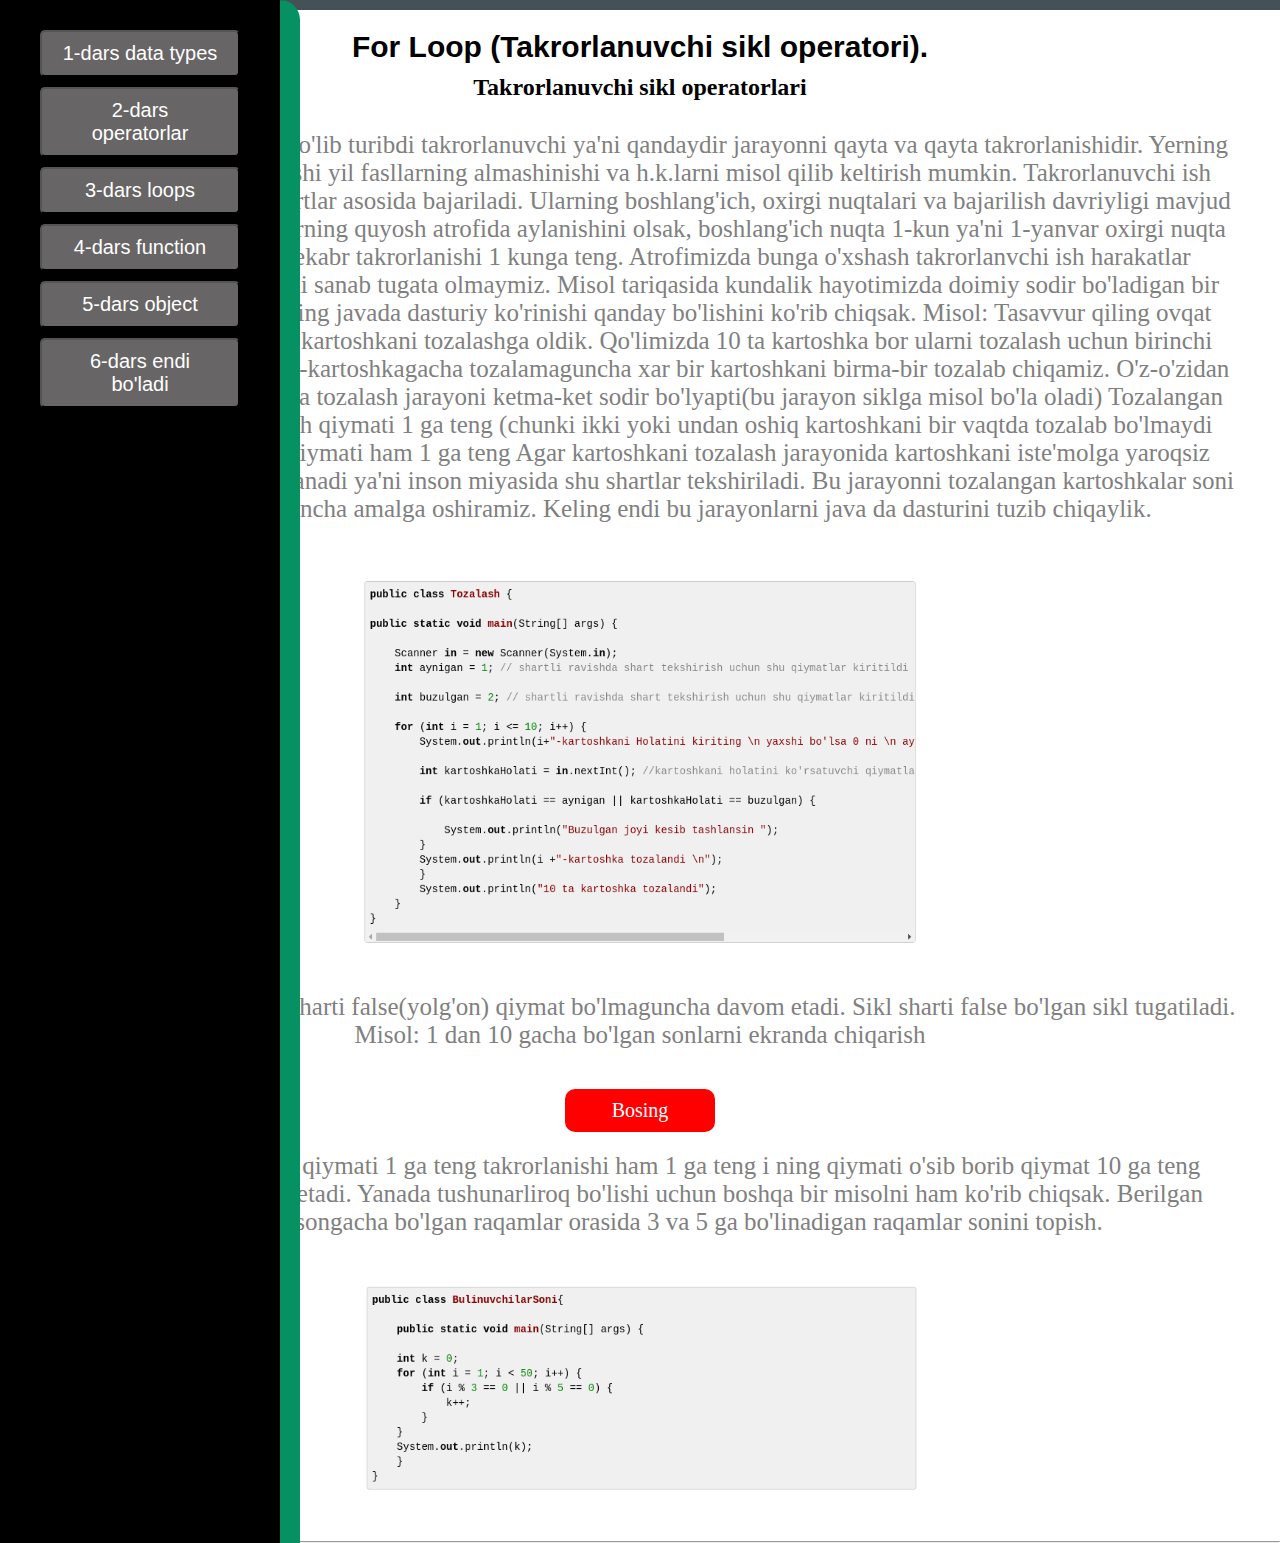
==== index.html @ a62ef448 "strart" ====
<!DOCTYPE html>
<html lang="en">
  <head>
    <meta charset="UTF-8" />
    <meta http-equiv="X-UA-Compatible" content="IE=edge" />
    <meta name="viewport" content="width=device-width, initial-scale=1.0" />
    <link rel="stylesheet" href="./css/style.css" />
    <title>darslar</title>
  </head>
  <body>
    <main>
      <div class="sidebar">
        <button onclick="datatypes()">1-dars data types</button>
        <button onclick="operatorlar()">2-dars operatorlar</button>
        <button onclick="loops()">3-dars loops</button>
        <button onclick="functions()">4-dars function</button>
        <button onclick="objects()">5-dars object</button>
        <button onclick="endi()">6-dars endi bo'ladi</button>
      </div>
      <div id="datatypes">
        <!--task1-->
        <div class="savol">
          <h1>Javascriptda «Data types»</h1>
          <p>
            JavaScriptda har bir qiymat o’zining ma’lum bir tipiga ega bo’ladi.
            JavaScriptda Data types Misol uchun let age = 19; bu holatda age
            ning tipi number, ya’ni raqam turiga mansub. agar biz 19 qiymatini
            «19» ga almashtirsak, age ning tipi nimaga teng bo’ladi ? Ha, string
            ga teng bo’ladi. Keling endi barcha «data type» lar bilan yaqinroq
            tanishamiz.
          </p>
          <img src="./img/datatypes_img.png" alt="img" />
          <p>
            1.Primitive tiplar o’zida faqatgina yagona qiymatni saqlay oladigan
            tiplardir. Bu tiplarga 7 ta tiplar kiradi. Ular haqida endi gap
            ketadi. <br />
            2. Non-Primitive tiplar esa o’zida bir qancha tiplardan tuzilgan
            ko’plab qiymatlarni saqlay oluvchi tiplardir. Bu turga 1 ta tip
            kiradi.
          </p>
          <div class="tips">
            <h2>Primitive data types</h2>
            <ol>
              <li>number</li>
              <li>string</li>
              <li>Boolean</li>
              <li>Null</li>
              <li>Undefined</li>
              <li>Symbol</li>
              <li>BigInt</li>
            </ol>
            <p>
              bu tiplarning barchasi primitive, chunki bu tiplar faqatgina
              yagona qiymatni o’zida saqlay oladi. <br />
              Ikkinchi qiymatni qo’sha olmaymiz. Keling endi misollarga o’tamiz.
              <br />
              <b
                >Ma'lumot uchun pastdagi tugmani bosib ko'ring unda siz script
                yozilishni rasmda ifodasini ko'rasiz</b
              >
            </p>
          </div>

          <input type="checkbox" id="task1" />
          <label for="task1">Bosing</label>
          <div class="content">
            <img src="./img/datatypes_img2.png" alt="img" />
            <button onclick="type1()">click here..</button>
          </div>
        </div>
        <hr />
        <div class="savol">
          <h1>Non-Primitive types»</h1>
          <p>
            Demak, biz endi gaplashadigan mavzuyimiz Non-primitive tiplar. Bunga
            tepada aytganimdek faqatgina birgina tip kiradi. Bu ham bo’lsa
            Object tipi. Nega ? Chunki Object lar o’zida bir qancha qiymatni
            saqlay olish xususiyatiga ega va ular Reference type hisoblanadi. Bu
            haqida alohida maqola yozishim kerak. <br />
            Bunga misol: pastki tugmada
          </p>

          <input type="checkbox" id="task2" />
          <label for="task2">Bosing</label>
          <div class="content">
            <img src="./img/datatypes_img3.png" alt="img" />
            <button onclick="type2()">click here..</button>
          </div>
        </div>
        <hr />
      </div>

      <!--Begin container-->
      <div id="operatorlar">
        <!--begin5-->
        <div class="savol">
          <h1>JavaScript Operatorlar</h1>
          <p>
            JavaScript dasturlash tilida ham boshqa dasturlash tillari singari
            operatorlar mavjud. Bularga quyidagilarni misol keltirishimiz
            mumkin.
          </p>
          <ul>
            <li>Arifmetik operatorlar</li>
            <li>Tayinlash operatorlari</li>
            <li>String Opertorlar</li>
            <li>Solishtirish operatorlari</li>
            <li>Mantiqiy opertorlar</li>
            <li>Bitli operatorlar</li>
          </ul>
          <h2>JavaScript arifmetik operatorlari</h2>
          <p>
            Arifmetik operatorlar raqamlar ustida arifmetikani bajarish uchun
            ishlatiladi: <br />
            "+" - Qo'shish <br />
            "-" - Ayirish <br />
            "*" - Ko'paytirish <br />
            "**" - Eksponentatsiya (ES2016) <br />
            "/" - Bo'lish <br />
            "%" - Modul (boʻlinish qoldigʻi) <br />
            "++" - 1 ga qo'shib borish <br />
            "--" - 1 ga kamaytirib borish
          </p>
          <h2>JavaScript Tayinlash operatorlari</h2>
          <img src="./img/oper_img1.png" alt="img" />
          <h2>JavaScript String operatorlari</h2>
          <img src="./img/oper_img2.png" alt="img" />
          <h2>JavaScript solishtirish operatorlari</h2>
          <p>
            "==" - ga teng <br />
            "=== " - qatiyan tenglikni tekshiradi typegacha<br />
            "!=" - teng emas <br />
            "!==" - qiymat teng emas yoki teng emas <br />
            ">" - dan katta <br />
            "<" - dan kichik <br />
            ">=" - dan katta yoki teng
            <br />
            "<=" - dan kichik yoki teng
          </p>
          <h2>JavaScript mantiqiy operatorlari</h2>
          <p>
            "&&" - mantiqiy "va" <br />

            "||" - mantiqiy "yoki" <br />

            "!" - mantiqiy "emas"﻿
          </p>
          <input type="checkbox" id="oper1" />
          <label class="begin_label" for="oper1">Bosing</label>
          <div class="content">
            <img src="./img/oper_img3.png" alt="img" />
            <button onclick="oper1()">click here..</button>
          </div>
        </div>
        <hr />
      </div>

      <!--loops-->
      <div id="loops">
        <!--for-->
        <div class="savol">
          <h1>For Loop (Takrorlanuvchi sikl operatori).</h1>
          <h2>Takrorlanuvchi sikl operatorlari</h2>
          <p>
            O'z nomi bilan ma'lum bo'lib turibdi takrorlanuvchi ya'ni qandaydir
            jarayonni qayta va qayta takrorlanishidir. Yerning quyosh atrofida
            aylanishi yil fasllarning almashinishi va h.k.larni misol qilib
            keltirish mumkin. Takrorlanuvchi ish harakatlar qandaydir shartlar
            asosida bajariladi. Ularning boshlang'ich, oxirgi nuqtalari va
            bajarilish davriyligi mavjud bo'ladi. Misol uchun, yerning quyosh
            atrofida aylanishini olsak, boshlang'ich nuqta 1-kun ya'ni 1-yanvar
            oxirgi nuqta 365-kun bu esa 31-dekabr takrorlanishi 1 kunga teng.
            Atrofimizda bunga o'xshash takrorlanvchi ish harakatlar shunchalik
            ko'pki, ularni sanab tugata olmaymiz. Misol tariqasida kundalik
            hayotimizda doimiy sodir bo'ladigan bir jarayoni tahlil qilib, uning
            javada dasturiy ko'rinishi qanday bo'lishini ko'rib chiqsak. Misol:
            Tasavvur qiling ovqat tayyorlash uchun 10 ta kartoshkani tozalashga
            oldik. Qo'limizda 10 ta kartoshka bor ularni tozalash uchun birinchi
            kartoshkadan boshlab 10-kartoshkagacha tozalamaguncha xar bir
            kartoshkani birma-bir tozalab chiqamiz. O'z-o'zidan ko'rinib turibdi
            kartoshka tozalash jarayoni ketma-ket sodir bo'lyapti(bu jarayon
            siklga misol bo'la oladi) Tozalangan kartoshkalar o'sib borish
            qiymati 1 ga teng (chunki ikki yoki undan oshiq kartoshkani bir
            vaqtda tozalab bo'lmaydi odatda) Boshlang'ich qiymati ham 1 ga teng
            Agar kartoshkani tozalash jarayonida kartoshkani iste'molga yaroqsiz
            joylari bo'lsa, kesib tashlanadi ya'ni inson miyasida shu shartlar
            tekshiriladi. Bu jarayonni tozalangan kartoshkalar soni 10 ga teng
            bo'lguncha amalga oshiramiz. Keling endi bu jarayonlarni java da
            dasturini tuzib chiqaylik.
          </p>
          <img src="./img/loop_img1.png" alt="img" />
          <p>
            Sikl boshlangandan sikl sharti false(yolg'on) qiymat bo'lmaguncha
            davom etadi. Sikl sharti false bo'lgan sikl tugatiladi. Misol: 1 dan
            10 gacha bo'lgan sonlarni ekranda chiqarish
          </p>
          <input type="checkbox" id="for1" />
          <label class="if_label" for="for1">Bosing</label>
          <div class="content">
            <img src="./img/loop_img2.png" alt="img" />
            <button onclick="for1()">click here..</button>
          </div>
          <p>
            Siklning boshlang'ich qiymati 1 ga teng takrorlanishi ham 1 ga teng
            i ning qiymati o'sib borib qiymat 10 ga teng bo'lmaguncha davom
            etadi. Yanada tushunarliroq bo'lishi uchun boshqa bir misolni ham
            ko'rib chiqsak. Berilgan sondan shu songacha bo'lgan raqamlar
            orasida 3 va 5 ga bo'linadigan raqamlar sonini topish.
          </p>
          <img src="./img/loop_img3.png" alt="img" />
        </div>
        <hr />
      </div>
      <div id="functions">
        <!--case5-->
        <div class="savol">
          <h1>
            case5 . a va b son kiritilsin va unda bajariluvchi amal tanlansin va
            natija chiqarilsin.
          </h1>
          <input type="checkbox" id="case5" />
          <label class="case_label" for="case5">Case_5</label>
          <div class="content">
            <img src="./img/case5.png" alt="img" />
            <button onclick="case5()">click here..</button>
          </div>
        </div>
        <!--case6-->
        <div class="savol">
          <h1>
            case6 . Ifodalar berilgan 1 Detsimetr 2 kilometr 3 metr ... ifoda
            tanlab qiymat kiritilganda metrga o'giruvchi programma tuzilsin.
          </h1>
          <input type="checkbox" id="case6" />
          <label class="case_label" for="case6">Case_6</label>
          <div class="content">
            <img src="./img/case6.png" alt="img" />
            <button onclick="case6()">click here..</button>
          </div>
        </div>
        <!--case7-->
        <div class="savol">
          <h1>
            case7 . 1 Kilogram 2 Milligram 3 gramm 4 Tonna 5 senter berilgan
            qiymatni kilogrammda ifodalovchi programma tuzilsin.
          </h1>
          <input type="checkbox" id="case7" />
          <label class="case_label" for="case7">Case_7</label>
          <div class="content">
            <img src="./img/case7.png" alt="img" />
            <button onclick="case7()">click here..</button>
          </div>
        </div>
        <!--if davomi -->
      </div>
      <div id="objects">
        <!--if10-->
        <div class="savol">
          <h1>
            If10. A va B butun sonlar berilgan Agar o'zgaruvchilar o'zaro teng
            bo'lmasa A va B o'zgaruvchilar yig'indini o'zlashtirsin.Agar teng
            bo'lsa 0 ni o'zlashtirsin . A va B ni qiymati ekranga chiqarilsin.
          </h1>
          <input type="checkbox" id="if10" />
          <label class="if_davomi_label" for="if10">If10</label>
          <div class="content">
            <img src="./img/if10.png" alt="img" />
            <button onclick="if10()">click here..</button>
          </div>
        </div>

        <!--if11-->
        <div class="savol">
          <h1>
            If11. A va B butun sonlar berilgan Agar o'zgaruvchilar o'zaro teng
            bo'lmasa A va B kattasini o'zlashtirsin.Agar teng bo'lsa 0 ni
            o'zlashtirsin . A va B ni qiymati ekranga chiqarilsin.
          </h1>
          <input type="checkbox" id="if11" />
          <label class="if_davomi_label" for="if11">If11</label>
          <div class="content">
            <img src="./img/if11.png" alt="img" />
            <button onclick="if11()">click here..</button>
          </div>
        </div>
        <!--if12-->
        <div class="savol">
          <h1>
            If12. Uchta son berilgan kichigini aniqlovchi dastur tuzilsin.
          </h1>
          <input type="checkbox" id="if12" />
          <label class="if_davomi_label" for="if12">If12</label>
          <div class="content">
            <img src="./img/if12.png" alt="img" />
            <button onclick="if12()">click here..</button>
          </div>
        </div>
        <!--if13-->
        <div class="savol">
          <h1>If13. Uchta son berilgan ular orasidan o'rtachasini aniqlash.</h1>
          <input type="checkbox" id="if13" />
          <label class="if_davomi_label" for="if13">If13</label>
          <div class="content">
            <img src="./img/if13.png" alt="img" />
            <button onclick="if13()">click here..</button>
          </div>
        </div>
        <!--if14-->
        <div class="savol">
          <h1>
            If14. Uchta son berilgan ular orasidan avval eng kichigi va eng
            kattasini chiqaruvchi dastur tuzilsin.
          </h1>
          <input type="checkbox" id="if14" />
          <label class="if_davomi_label" for="if14">If14</label>
          <div class="content">
            <img src="./img/if14.png" alt="img" />
            <button onclick="if14()">click here..</button>
          </div>
        </div>
        <!--if15-->
        <div class="savol">
          <h1>
            If15. Uchta son berilgan ular orasidan yig'indisi eng katta
            bo'ladigan ikkitasini ekranga chiqaruvchi dastur tuzilsin.
          </h1>
          <input type="checkbox" id="if15" />
          <label class="if_davomi_label" for="if15">If15</label>
          <div class="content">
            <img src="./img/if15.png" alt="img" />
            <button onclick="if15()">click here..</button>
          </div>
        </div>
        <!--if16-->
        <div class="savol">
          <h1>
            If16. A,B,C sonlar berilgan.Agar sonlar o'sish tartibida bo'lsa
            ikkilantirilsin.Aks holda ishorasi o'zgartirilsin. sonlar ekranga
            chiqarilsin.
          </h1>
          <input type="checkbox" id="if16" />
          <label class="if_davomi_label" for="if16">If16</label>
          <div class="content">
            <img src="./img/if16.png" alt="img" />
            <button onclick="if16()">click here..</button>
          </div>
        </div>
        <!--if17-->
        <div class="savol">
          <h1>
            If17. A,B,C sonlar berilgan.Agar sonlar o'sish yoki kamayish
            tartibida bo'lsa ikkilantirilsin.Aks holda ishorasi o'zgartirilsin.
            sonlar ekranga chiqarilsin.
          </h1>
          <input type="checkbox" id="if17" />
          <label class="if_davomi_label" for="if17">If17</label>
          <div class="content">
            <img src="./img/if17.png" alt="img" />
            <button onclick="if17()">click here..</button>
          </div>
        </div>
        <!--if18-->
        <div class="savol">
          <h1>
            If18. uchta son berilgan shulardan ikkitasi o'zaro teng. Qolgan
            bittasi raqami aniqlansin.
          </h1>
          <input type="checkbox" id="if18" />
          <label class="if_davomi_label" for="if18">If18</label>
          <div class="content">
            <img src="./img/if18.png" alt="img" />
            <button onclick="if18()">click here..</button>
          </div>
        </div>
      </div>
      <div id="endi">
        <!--for1-->
        <div class="savol">
          <h1>
            1. 1 dan n gacha barcha natural sonlarni ekranga chiqaruvchi dastur
            tuzing.
          </h1>
          <input type="checkbox" id="for1" />
          <label class="for_label" for="for1">for1</label>
          <div class="content">
            <img src="./img/for1.png" alt="img" />
            <img src="./img/while1.png" alt="img" />
            <img src="./img/whiledo1.png" alt="img" />
            <button onclick="for1()">for..</button>
            <button onclick="while1()">while..</button>
            <button onclick="whiledo1()">do while..</button>
          </div>
        </div>
        <!--for2-->
        <div class="savol">
          <h1>
            2. 1 dan n gacha barcha natural sonlarni teskari tartibda ekranga
            chiqaruvchi dastur tuzing.
          </h1>
          <input type="checkbox" id="for2" />
          <label class="for_label" for="for2">for2</label>
          <div class="content">
            <img src="./img/for2.png" alt="img" />
            <img src="./img/while2.png" alt="img" />
            <img src="./img/whiledo2.png" alt="img" />
            <button onclick="for2()">for..</button>
            <button onclick="while2()">while..</button>
            <button onclick="whiledo2()">do while..</button>
          </div>
        </div>
        <!--for3-->
        <div class="savol">
          <h1>
            3. 1 dan n gacha bo'lgan barcha juft raqamlarni ekranga chiqaruvchi
            dastur tuzing.
          </h1>
          <input type="checkbox" id="for3" />
          <label class="for_label" for="for3">for3</label>
          <div class="content">
            <img src="./img/for3.png" alt="img" />
            <img src="./img/while3.png" alt="img" />
            <img src="./img/whiledo3.png" alt="img" />
            <button onclick="for3()">for..</button>
            <button onclick="while3()">while..</button>
            <button onclick="whiledo3()">do while..</button>
          </div>
        </div>
        <!--for4-->
        <div class="savol">
          <h1>
            4. 1 dan n gacha bo'lgan barcha toq raqamlarni ekranga chiqaruvchi
            dastur tuzing.
          </h1>
          <input type="checkbox" id="for4" />
          <label class="for_label" for="for4">for4</label>
          <div class="content">
            <img src="./img/for4.png" alt="img" />
            <img src="./img/while4.png" alt="img" />
            <img src="./img/whiledo4.png" alt="img" />
            <button onclick="for4()">for..</button>
            <button onclick="while4()">while..</button>
            <button onclick="whiledo4()">do while..</button>
          </div>
        </div>
        <!--for5-->
        <div class="savol">
          <h1>
            5. 1 dan n gacha bo'lgan sonlarning qarama qarshisini ekranga
            chiqaruvchi dastur tuzing.
          </h1>
          <input type="checkbox" id="for5" />
          <label class="for_label" for="for5">for5</label>
          <div class="content">
            <img src="./img/for5.png" alt="img" />
            <img src="./img/while5.png" alt="img" />
            <img src="./img/whiledo5.png" alt="img" />
            <button onclick="for5()">for..</button>
            <button onclick="while5()">while..</button>
            <button onclick="whiledo5()">do while..</button>
          </div>
        </div>
        <!--for6-->
        <div class="savol">
          <h1>
            6. 1 dan n gacha bo'lgan barcha natural sonlar yig'indisini topuvchi
            dastur tuzing.
          </h1>
          <input type="checkbox" id="for6" />
          <label class="for_label" for="for6">for6</label>
          <div class="content">
            <img src="./img/for6.png" alt="img" />
            <img src="./img/while6.png" alt="img" />
            <img src="./img/whiledo6.png" alt="img" />
            <button onclick="for6()">for..</button>
            <button onclick="while6()">while..</button>
            <button onclick="whiledo6()">do while..</button>
          </div>
        </div>
        <!--for7-->
        <div class="savol">
          <h1>
            7. 1 dan n gacha bo'lgan barcha juft sonlar yig'indisini topuvchi
            dastur tuzing.
          </h1>
          <input type="checkbox" id="for7" />
          <label class="for_label" for="for7">for7</label>
          <div class="content">
            <img src="./img/for7.png" alt="img" />
            <img src="./img/while7.png" alt="img" />
            <img src="./img/whiledo7.png" alt="img" />
            <button onclick="for7()">for..</button>
            <button onclick="while7()">while..</button>
            <button onclick="whiledo7()">do while..</button>
          </div>
        </div>
        <!--for8-->
        <div class="savol">
          <h1>
            8. 1 dan n gacha bo'lgan barcha toq sonlar yig'indisini topuvchi
            dastur tuzing.
          </h1>
          <input type="checkbox" id="for8" />
          <label class="for_label" for="for8">for8</label>
          <div class="content">
            <img src="./img/for8.png" alt="img" />
            <img src="./img/while8.png" alt="img" />
            <img src="./img/whiledo8.png" alt="img" />
            <button onclick="for8()">for..</button>
            <button onclick="while8()">while..</button>
            <button onclick="whiledo8()">do while..</button>
          </div>
        </div>
        <!--for9-->
        <div class="savol">
          <h1>
            9. 1 dan n gacha bo'lgan sonlarning ko'paytmasini ekranga
            chiqaruvchi dastur tuzing.
          </h1>
          <input type="checkbox" id="for9" />
          <label class="for_label" for="for9">for9</label>
          <div class="content">
            <img src="./img/for9.png" alt="img" />
            <img src="./img/while9.png" alt="img" />
            <img src="./img/whiledo9.png" alt="img" />
            <button onclick="for9()">for..</button>
            <button onclick="while9()">while..</button>
            <button onclick="whiledo9()">do while..</button>
          </div>
        </div>
        <!--for10-->
        <div class="savol">
          <h1>
            10. 1 dan n gacha bo'lgan barcha natural sonlar kvadratini topuvchi
            dastur tuzing.
          </h1>
          <input type="checkbox" id="for10" />
          <label class="for_label" for="for10">for10</label>
          <div class="content">
            <img src="./img/for10.png" alt="img" />
            <img src="./img/while10.png" alt="img" />
            <img src="./img/whiledo10.png" alt="img" />
            <button onclick="for10()">for..</button>
            <button onclick="while10()">while..</button>
            <button onclick="whiledo10()">do while..</button>
          </div>
        </div>
      </div>
    </main>
    <script src="./JS/script.js"></script>
  </body>
</html>
---- css/style.css ----
* {
  margin: 0;
  padding: 0;
  box-sizing: border-box;
}
body {
  margin: 0;
  padding: 0;
  box-sizing: border-box;
}

main {
  display: flex;
  flex-direction: column;
  position: relative;
  width: 100%;
  height: auto;
}
.sidebar {
  align-items: center;
  padding-top: 20px;
  position: absolute;
  display: flex;
  flex-direction: column;
  background: rgb(0, 0, 0);
  left: -280px;
  width: 300px;
  height: 200vh;
  position: fixed;
  border-right: 20px solid rgb(6, 145, 99);
}
.sidebar:hover {
  left: 0;
  transition: all 1.5s ease;
  cursor: pointer;
  border-top-right-radius: 20px;
}
.sidebar button {
  background: rgb(103, 101, 101);
  color: white;
  font-size: 20px;
  width: 200px;
  border-radius: 5px;
  padding: 10px 20px;
  margin-top: 10px;
  cursor: pointer;
}
.sidebar button:hover {
  background: rgb(6, 145, 99);
}
.savol {
  display: flex;
  flex-direction: column;
  flex-wrap: wrap;
  width: 100%;
  align-items: center;
  padding: 20px 20px;
}
.savol h1 {
  text-align: center;
  font-size: 30px;
  font-family: "Gill Sans", "Gill Sans MT", Calibri, "Trebuchet MS", sans-serif;
}
.savol p {
  text-align: center;
  font-size: 25px;
  padding: 20px;
  color: grey;
}
.savol img {
  width: 50%;
  padding: 30px;
  margin: auto;
}
.savol ul li {
  font-size: 20px;
  color: grey;
}
.savol h2 {
  text-align: center;
  padding: 10px;
}
.tips h2 {
  text-align: center;
}
.tips ol {
  padding: 50px;
}
.tips ol li {
  font-size: 20px;
  color: gray;
}
input {
  display: none;
}
label {
  padding: 10px 20px;
  font-size: 20px;
  background: rgb(0, 128, 117);
  width: 150px;
  text-align: center;
  color: white;
  border-radius: 10px;
  margin-top: 20px;
}
label:hover {
  background: rgb(10, 130, 154);
}
.content {
  display: flex;
  flex-direction: column;
  align-items: center;
  display: none;
  max-width: 100%;
}
.content img {
  max-width: 100%;
}
.content button {
  background: rgb(39, 139, 121);
  color: white;
  padding: 10px 30px;
  border: none;
  border-radius: 10px;
  margin-top: 20px;
}
.content button:hover {
  background: rgb(75, 145, 169);
}
input:checked ~ label ~ .content {
  display: flex;
}
#datatypes {
  display: none;
}

#operatorlar {
  border-top: 10px solid rgb(68, 81, 86);
  display: none;
}
#loops {
  border-top: 10px solid rgb(68, 81, 86);
  display: block;
}
#functions {
  border-top: 10px solid rgb(68, 81, 86);
  display: none;
}
#objects {
  border-top: 10px solid rgb(68, 81, 86);
  display: none;
}
#endi {
  border-top: 10px solid rgb(68, 81, 86);
  display: none;
}
.if_label {
  background: red;
}
.begin_label {
  background: rgb(34, 125, 31);
}
.case_label {
  background: rgb(198, 127, 35);
}
.if_davomi_label {
  background: rgb(169, 40, 94);
}
.for_label {
  background: rgb(13, 150, 93);
}

@media screen and (max-width: 475px) {
  label {
    background: rgb(48, 176, 9);
    width: 90%;
  }
  .savol img {
    width: 100%;
  }
  .savol p {
    font-size: 18px;
  }
  .savol h1 {
    font-size: 24px;
  }
}
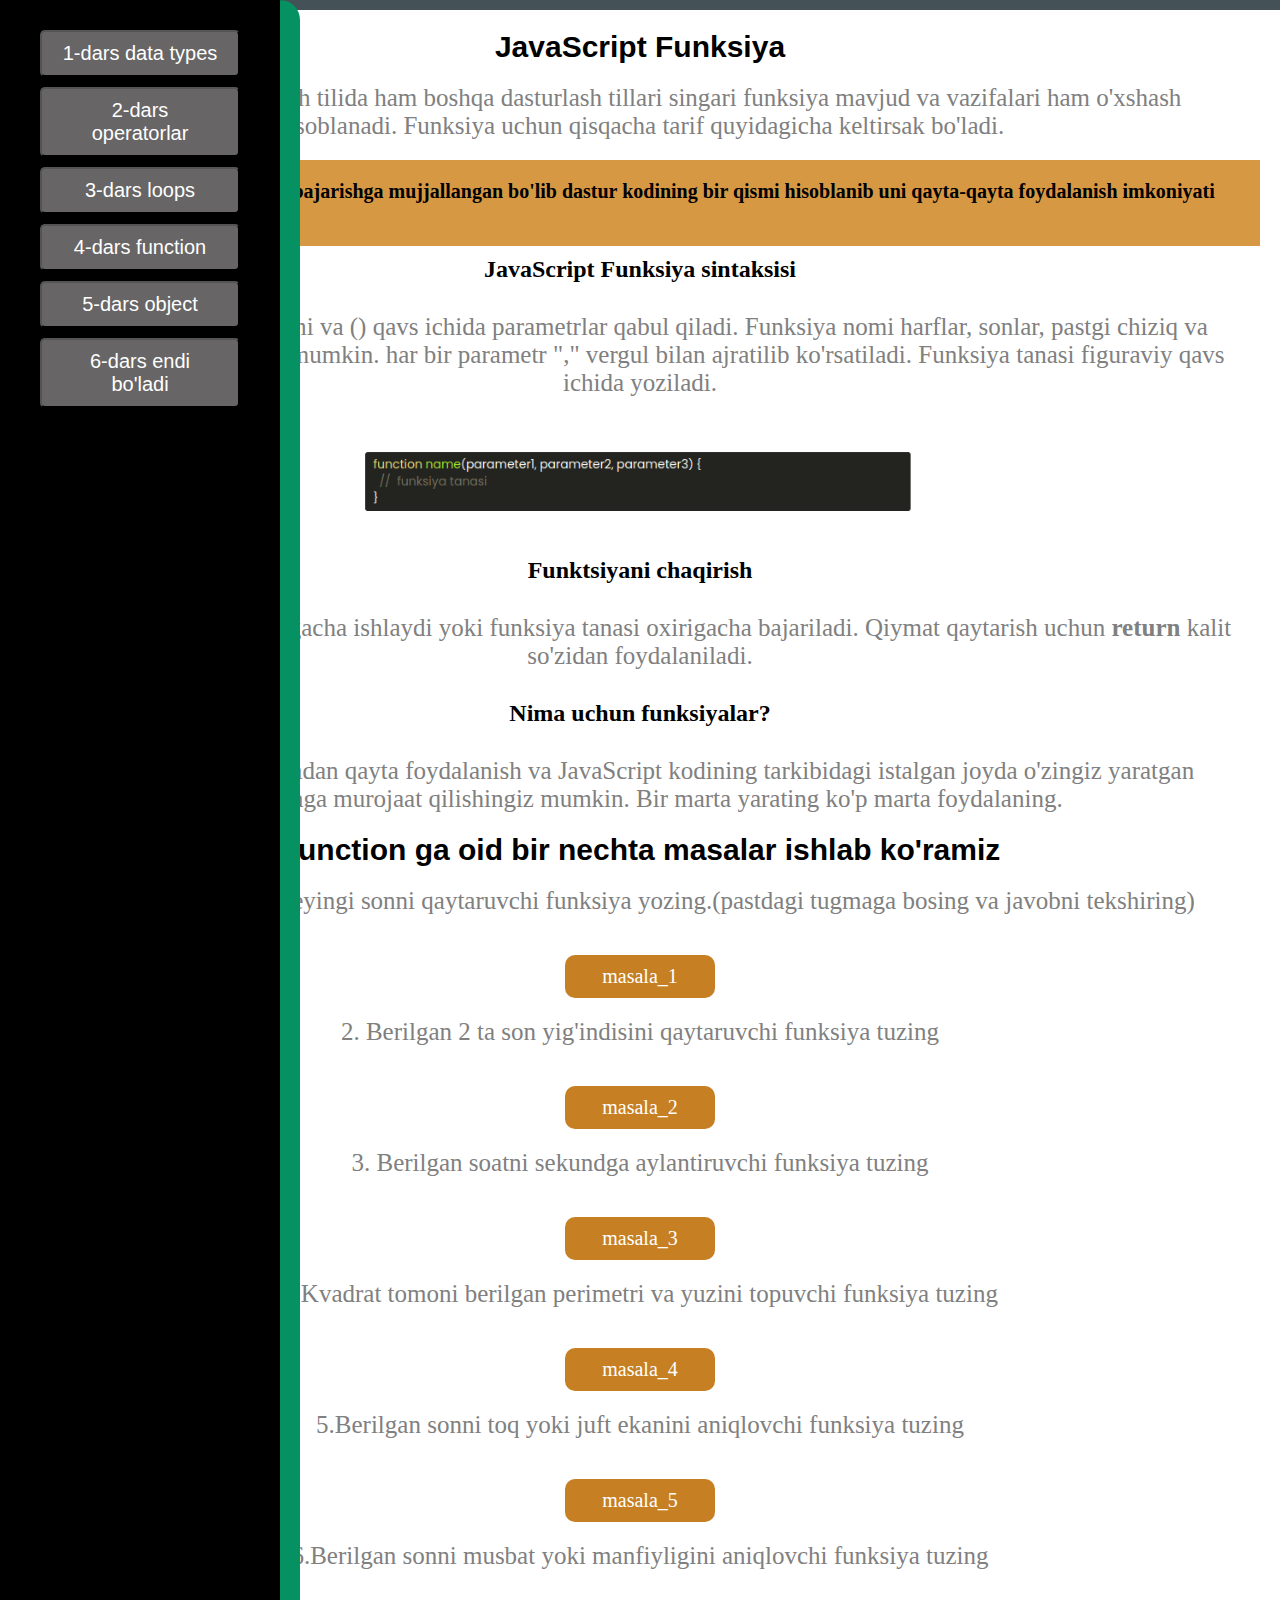
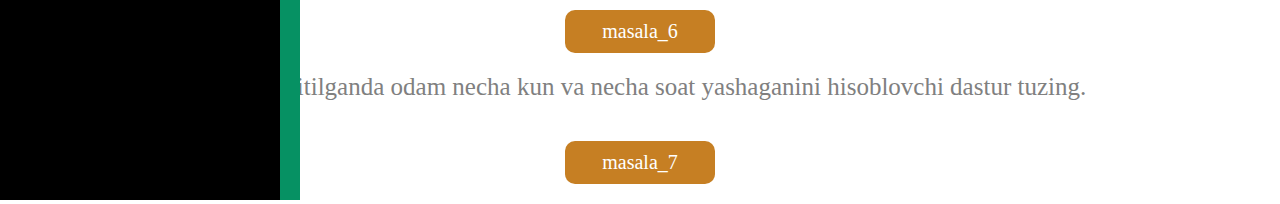
==== commit 843ec6d1: "change javascript" ====
--- a/index.html
+++ b/index.html
@@ -212,45 +212,111 @@
         <hr />
       </div>
       <div id="functions">
-        <!--case5-->
-        <div class="savol">
-          <h1>
-            case5 . a va b son kiritilsin va unda bajariluvchi amal tanlansin va
-            natija chiqarilsin.
-          </h1>
-          <input type="checkbox" id="case5" />
-          <label class="case_label" for="case5">Case_5</label>
-          <div class="content">
-            <img src="./img/case5.png" alt="img" />
-            <button onclick="case5()">click here..</button>
-          </div>
-        </div>
-        <!--case6-->
-        <div class="savol">
-          <h1>
-            case6 . Ifodalar berilgan 1 Detsimetr 2 kilometr 3 metr ... ifoda
-            tanlab qiymat kiritilganda metrga o'giruvchi programma tuzilsin.
-          </h1>
-          <input type="checkbox" id="case6" />
-          <label class="case_label" for="case6">Case_6</label>
-          <div class="content">
-            <img src="./img/case6.png" alt="img" />
-            <button onclick="case6()">click here..</button>
-          </div>
-        </div>
-        <!--case7-->
-        <div class="savol">
-          <h1>
-            case7 . 1 Kilogram 2 Milligram 3 gramm 4 Tonna 5 senter berilgan
-            qiymatni kilogrammda ifodalovchi programma tuzilsin.
-          </h1>
-          <input type="checkbox" id="case7" />
-          <label class="case_label" for="case7">Case_7</label>
-          <div class="content">
-            <img src="./img/case7.png" alt="img" />
-            <button onclick="case7()">click here..</button>
-          </div>
-        </div>
+        <!--functions-->
+        <div class="savol">
+          <h1>JavaScript Funksiya</h1>
+          <p>
+            JavaScript dasturlash tilida ham boshqa dasturlash tillari singari
+            funksiya mavjud va vazifalari ham o'xshash hisoblanadi. Funksiya
+            uchun qisqacha tarif quyidagicha keltirsak bo'ladi.
+          </p>
+          <span
+            >Funksiya - ma'lum bir vazifa bajarishga mujjallangan bo'lib dastur
+            kodining bir qismi hisoblanib uni qayta-qayta foydalanish imkoniyati
+            bo'lib kod bo'lagidir.</span
+          >
+          <h2>JavaScript Funksiya sintaksisi</h2>
+          <p>
+            Funksiya funksiya nomi va () qavs ichida parametrlar qabul qiladi.
+            Funksiya nomi harflar, sonlar, pastgi chiziq va dollor belgilari
+            bo'lishi mumkin. har bir parametr "," vergul bilan ajratilib
+            ko'rsatiladi. Funksiya tanasi figuraviy qavs ichida yoziladi.
+          </p>
+          <img src="./img/func_img1.png" alt="img" />
+          <h2>Funktsiyani chaqirish</h2>
+          <p>
+            Funksiya <b>return</b> belgisigacha ishlaydi yoki funksiya tanasi
+            oxirigacha bajariladi. Qiymat qaytarish uchun <b>return</b> kalit
+            so'zidan foydalaniladi.
+          </p>
+          <h2>Nima uchun funksiyalar?</h2>
+          <p>
+            Siz yaratgan funksiyadan qayta foydalanish va JavaScript kodining
+            tarkibidagi istalgan joyda o'zingiz yaratgan funksiyaga murojaat
+            qilishingiz mumkin. Bir marta yarating ko'p marta foydalaning.
+          </p>
+          <h1>Function ga oid bir nechta masalar ishlab ko'ramiz</h1>
+          <p>
+            1. Berilgan sondan keyingi sonni qaytaruvchi funksiya
+            yozing.(pastdagi tugmaga bosing va javobni tekshiring)
+          </p>
+
+          <input type="checkbox" id="func1" />
+          <label class="case_label" for="func1">masala_1</label>
+          <div class="content">
+            <img src="./img/funk_img2.png" alt="img" />
+            <button onclick="func1()">click here..</button>
+          </div>
+          <p>2. Berilgan 2 ta son yig'indisini qaytaruvchi funksiya tuzing</p>
+
+          <input type="checkbox" id="func2" />
+          <label class="case_label" for="func2">masala_2</label>
+          <div class="content">
+            <img src="./img/funk_img3.png" alt="img" />
+            <button onclick="func2()">click here..</button>
+          </div>
+          <p>3. Berilgan soatni sekundga aylantiruvchi funksiya tuzing</p>
+
+          <input type="checkbox" id="func3" />
+          <label class="case_label" for="func3">masala_3</label>
+          <div class="content">
+            <img src="./img/funk_img4.png" alt="img" />
+            <button onclick="func3()">click here..</button>
+          </div>
+          <p>
+            4.Kvadrat tomoni berilgan perimetri va yuzini topuvchi funksiya
+            tuzing
+          </p>
+
+          <input type="checkbox" id="func4" />
+          <label class="case_label" for="func4">masala_4</label>
+          <div class="content">
+            <img src="./img/funk_img5.png" alt="img" />
+            <button onclick="func4()">click here..</button>
+          </div>
+          <p>
+            5.Berilgan sonni toq yoki juft ekanini aniqlovchi funksiya tuzing
+          </p>
+
+          <input type="checkbox" id="func5" />
+          <label class="case_label" for="func5">masala_5</label>
+          <div class="content">
+            <img src="./img/funk_img6.png" alt="img" />
+            <button onclick="func5()">click here..</button>
+          </div>
+          <p>
+            6.Berilgan sonni musbat yoki manfiyligini aniqlovchi funksiya tuzing
+          </p>
+
+          <input type="checkbox" id="func6" />
+          <label class="case_label" for="func6">masala_6</label>
+          <div class="content">
+            <img src="./img/funk_img7.png" alt="img" />
+            <button onclick="func6()">click here..</button>
+          </div>
+          <p>
+            7.Yosh kiritilganda odam necha kun va necha soat yashaganini
+            hisoblovchi dastur tuzing.
+          </p>
+
+          <input type="checkbox" id="func7" />
+          <label class="case_label" for="func7">masala_7</label>
+          <div class="content">
+            <img src="./img/funk_img8.png" alt="img" />
+            <button onclick="func7()">click here..</button>
+          </div>
+        </div>
+
         <!--if davomi -->
       </div>
       <div id="objects">
--- a/css/style.css
+++ b/css/style.css
@@ -80,6 +80,17 @@
   text-align: center;
   padding: 10px;
 }
+.savol span {
+  font-size: 20px;
+  color: black;
+  font-weight: 900;
+  padding: 20px;
+  background: rgb(215, 152, 68);
+}
+.savol ol li {
+  font-size: 20px;
+  text-align: left;
+}
 .tips h2 {
   text-align: center;
 }
@@ -114,7 +125,7 @@
   max-width: 100%;
 }
 .content img {
-  max-width: 100%;
+  width: 100%;
 }
 .content button {
   background: rgb(39, 139, 121);
@@ -140,11 +151,11 @@
 }
 #loops {
   border-top: 10px solid rgb(68, 81, 86);
-  display: block;
+  display: none;
 }
 #functions {
   border-top: 10px solid rgb(68, 81, 86);
-  display: none;
+  display: block;
 }
 #objects {
   border-top: 10px solid rgb(68, 81, 86);
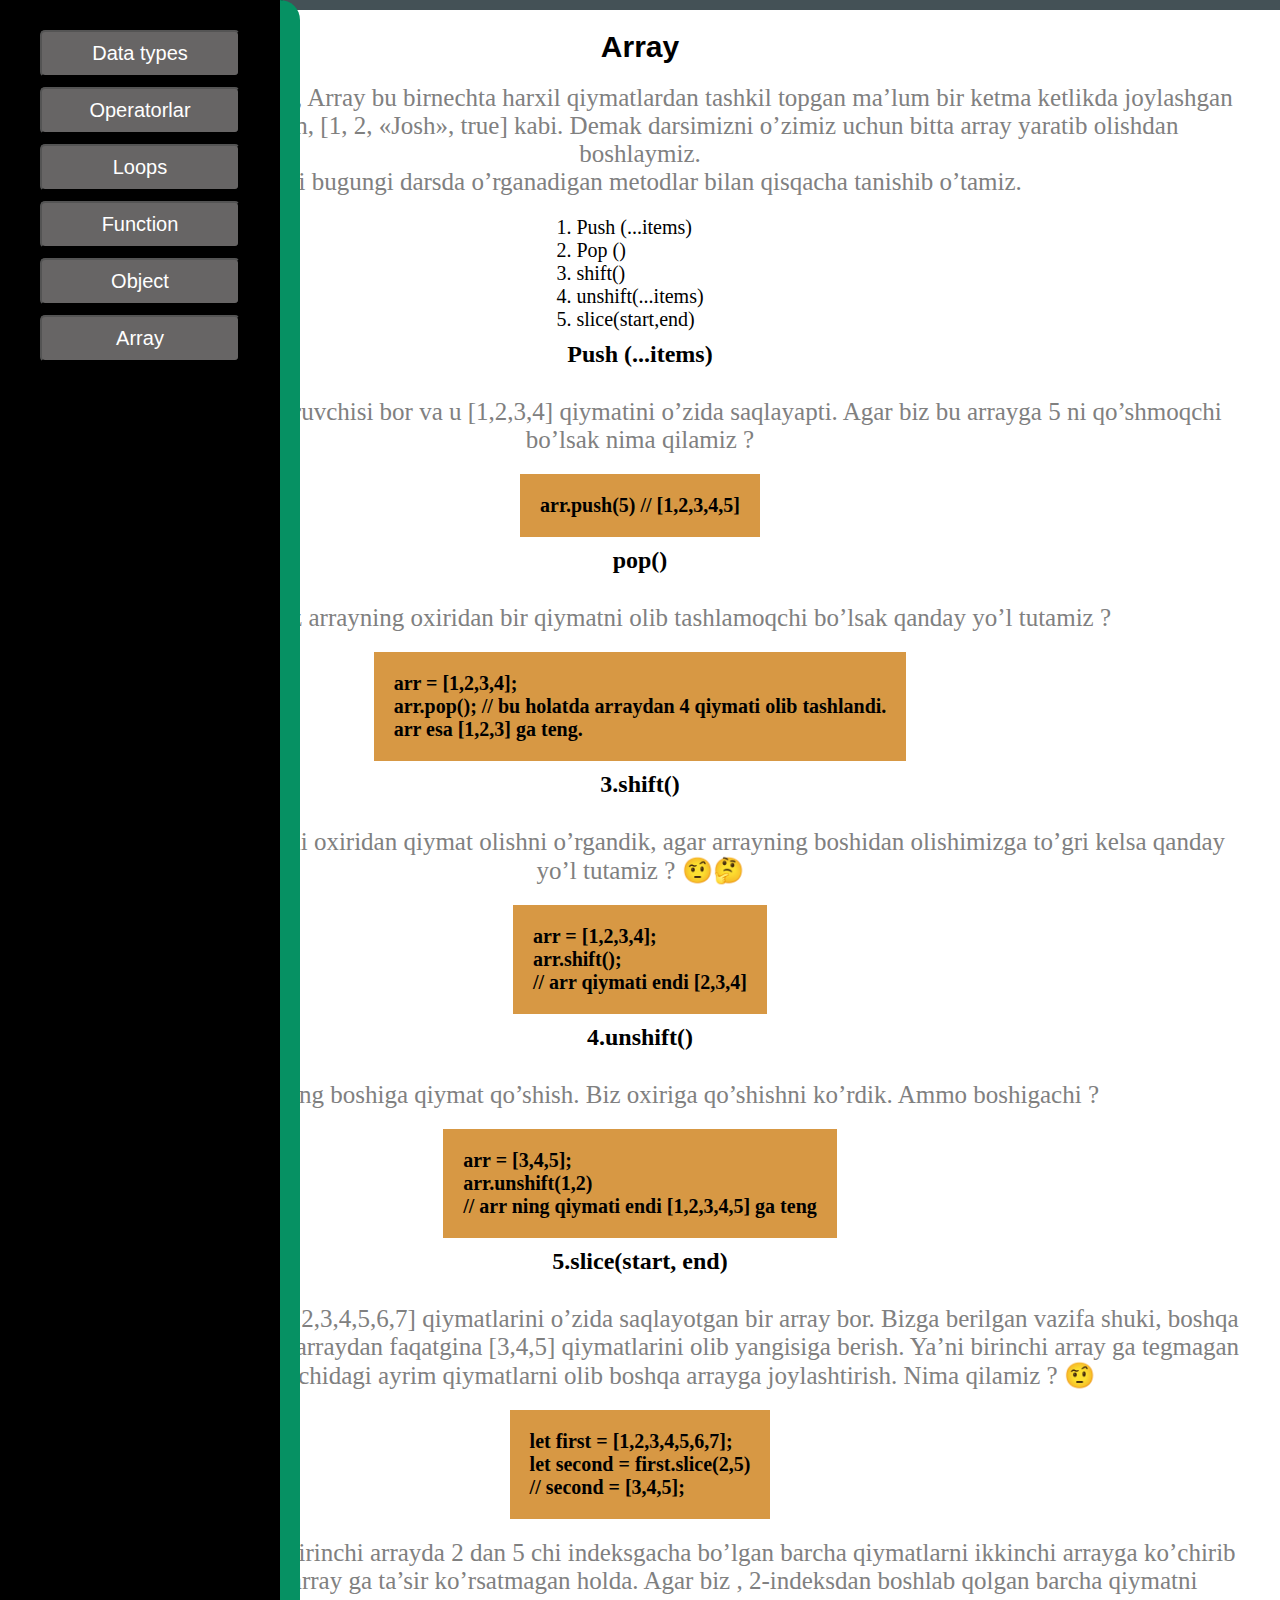
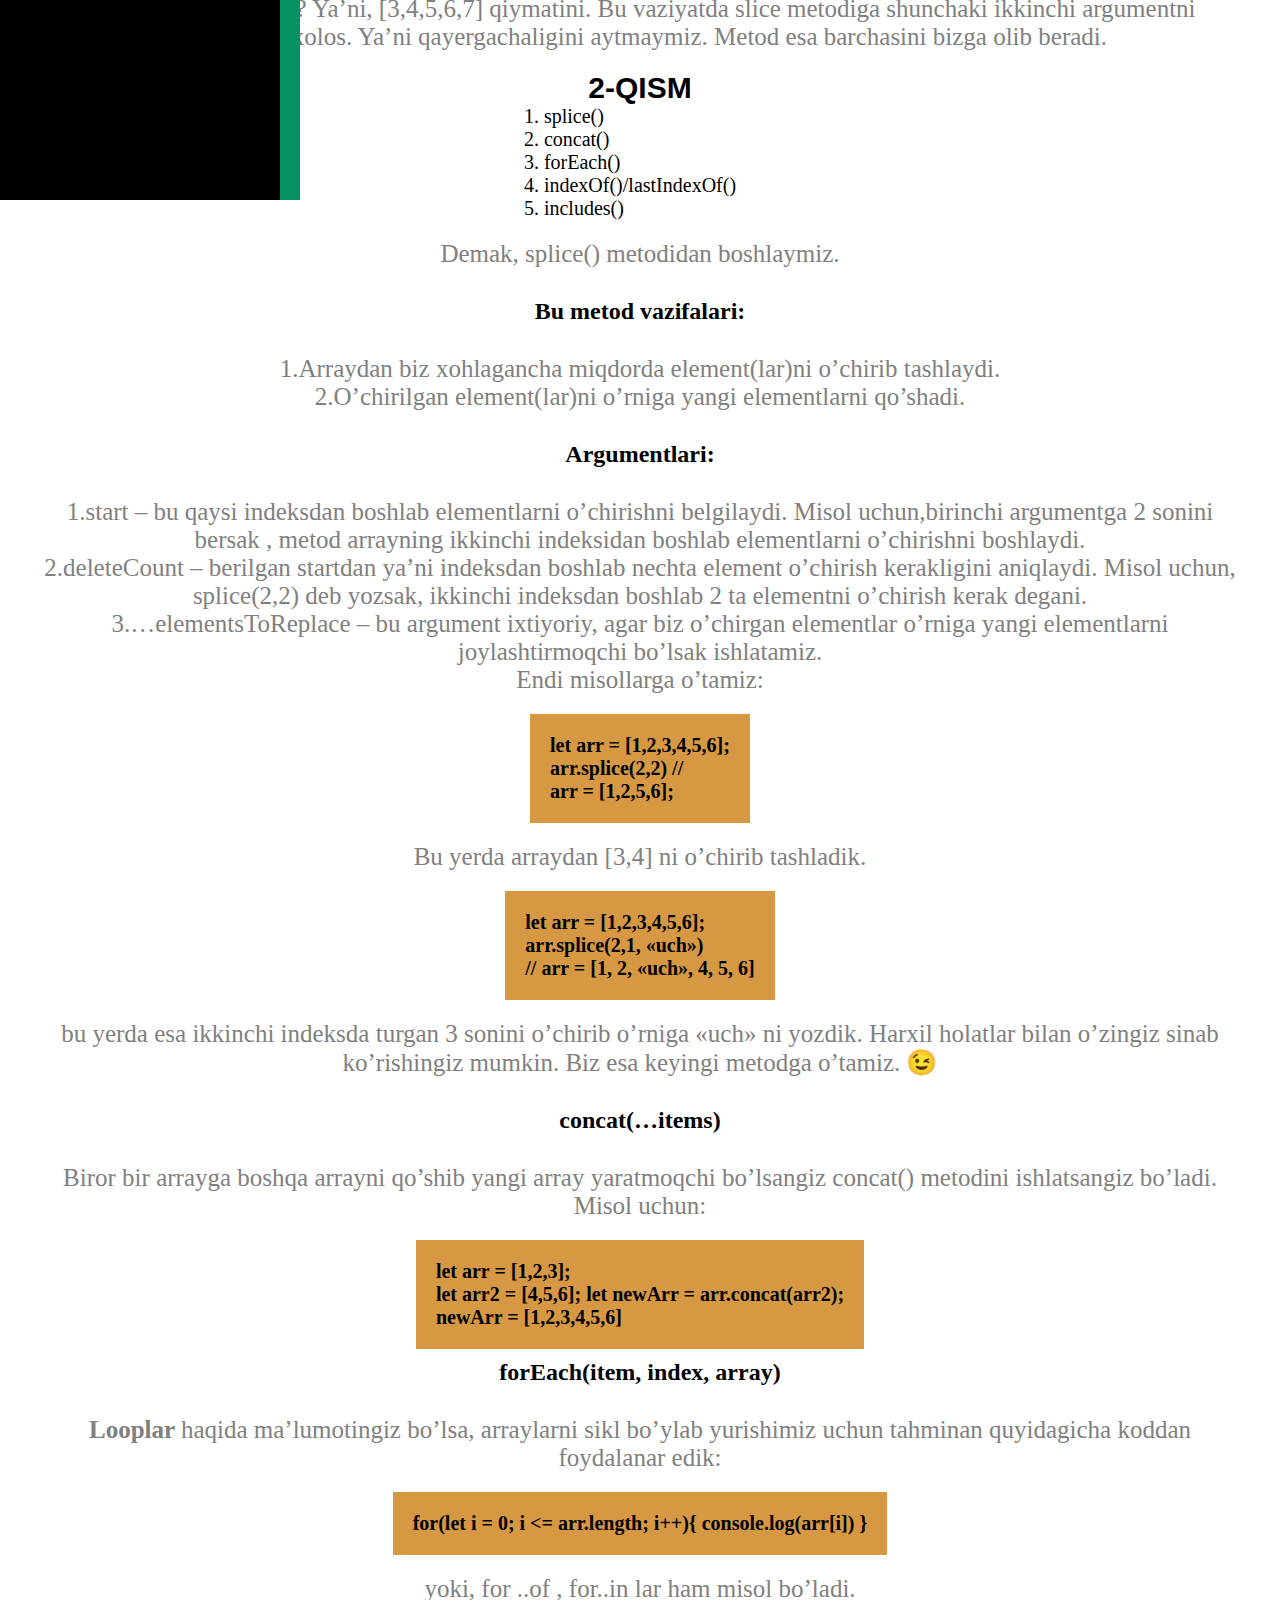
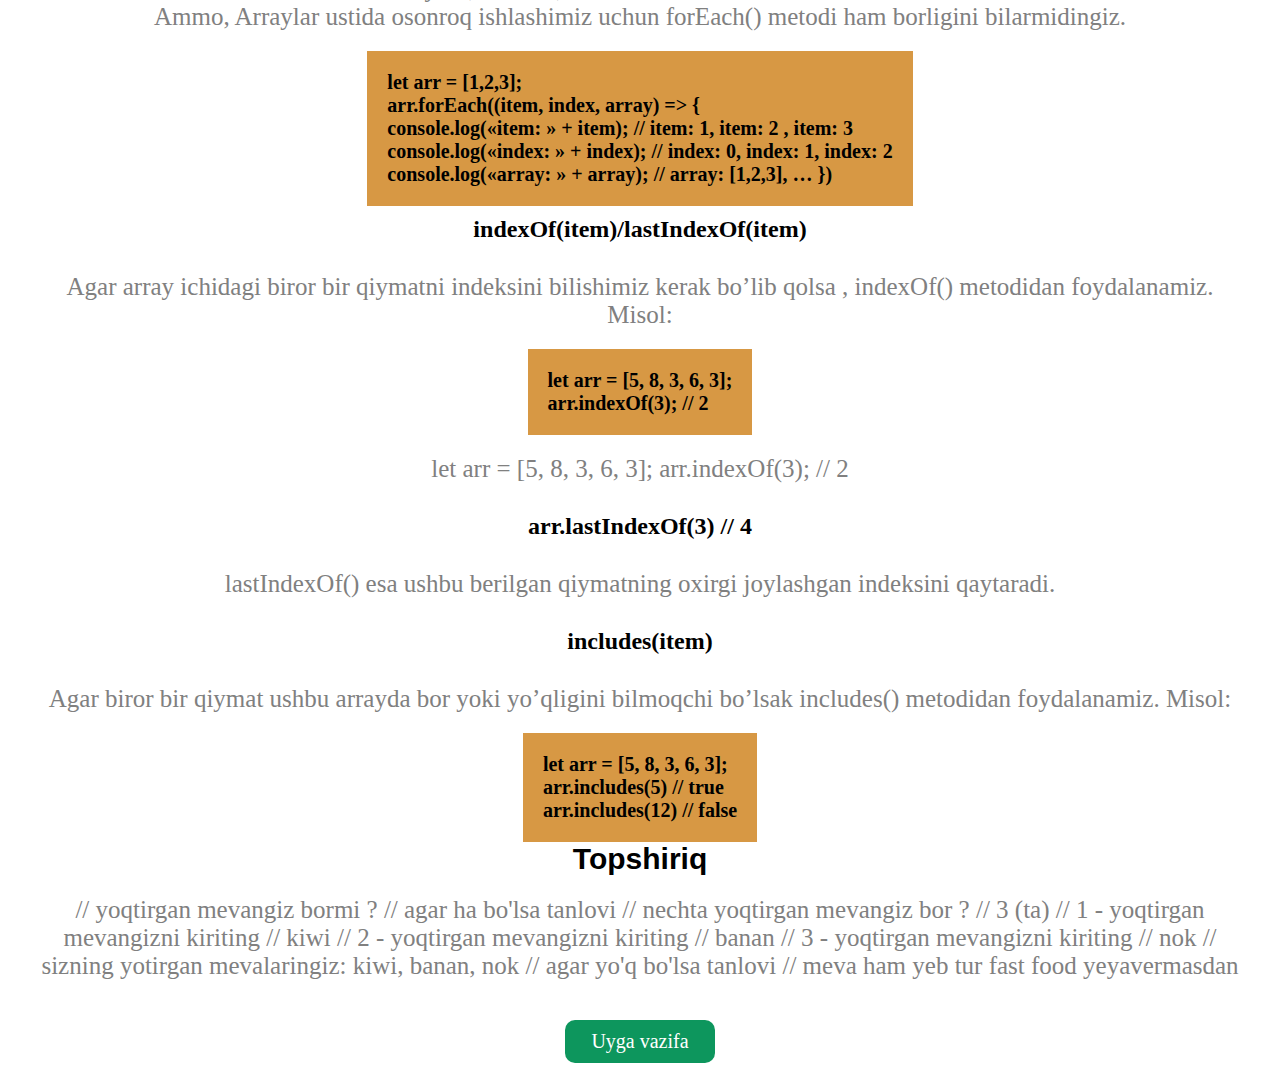
==== commit 80fcef53: "change array" ====
--- a/index.html
+++ b/index.html
@@ -10,12 +10,12 @@
   <body>
     <main>
       <div class="sidebar">
-        <button onclick="datatypes()">1-dars data types</button>
-        <button onclick="operatorlar()">2-dars operatorlar</button>
-        <button onclick="loops()">3-dars loops</button>
-        <button onclick="functions()">4-dars function</button>
-        <button onclick="objects()">5-dars object</button>
-        <button onclick="endi()">6-dars endi bo'ladi</button>
+        <button onclick="datatypes()">Data types</button>
+        <button onclick="operatorlar()">Operatorlar</button>
+        <button onclick="loops()">Loops</button>
+        <button onclick="functions()">Function</button>
+        <button onclick="objects()">Object</button>
+        <button onclick="Arraylar()">Array</button>
       </div>
       <div id="datatypes">
         <!--task1-->
@@ -257,6 +257,7 @@
             <img src="./img/funk_img2.png" alt="img" />
             <button onclick="func1()">click here..</button>
           </div>
+
           <p>2. Berilgan 2 ta son yig'indisini qaytaruvchi funksiya tuzing</p>
 
           <input type="checkbox" id="func2" />
@@ -334,280 +335,202 @@
             <button onclick="if10()">click here..</button>
           </div>
         </div>
-
-        <!--if11-->
-        <div class="savol">
-          <h1>
-            If11. A va B butun sonlar berilgan Agar o'zgaruvchilar o'zaro teng
-            bo'lmasa A va B kattasini o'zlashtirsin.Agar teng bo'lsa 0 ni
-            o'zlashtirsin . A va B ni qiymati ekranga chiqarilsin.
-          </h1>
-          <input type="checkbox" id="if11" />
-          <label class="if_davomi_label" for="if11">If11</label>
-          <div class="content">
-            <img src="./img/if11.png" alt="img" />
-            <button onclick="if11()">click here..</button>
-          </div>
-        </div>
-        <!--if12-->
-        <div class="savol">
-          <h1>
-            If12. Uchta son berilgan kichigini aniqlovchi dastur tuzilsin.
-          </h1>
-          <input type="checkbox" id="if12" />
-          <label class="if_davomi_label" for="if12">If12</label>
-          <div class="content">
-            <img src="./img/if12.png" alt="img" />
-            <button onclick="if12()">click here..</button>
-          </div>
-        </div>
-        <!--if13-->
-        <div class="savol">
-          <h1>If13. Uchta son berilgan ular orasidan o'rtachasini aniqlash.</h1>
-          <input type="checkbox" id="if13" />
-          <label class="if_davomi_label" for="if13">If13</label>
-          <div class="content">
-            <img src="./img/if13.png" alt="img" />
-            <button onclick="if13()">click here..</button>
-          </div>
-        </div>
-        <!--if14-->
-        <div class="savol">
-          <h1>
-            If14. Uchta son berilgan ular orasidan avval eng kichigi va eng
-            kattasini chiqaruvchi dastur tuzilsin.
-          </h1>
-          <input type="checkbox" id="if14" />
-          <label class="if_davomi_label" for="if14">If14</label>
-          <div class="content">
-            <img src="./img/if14.png" alt="img" />
-            <button onclick="if14()">click here..</button>
-          </div>
-        </div>
-        <!--if15-->
-        <div class="savol">
-          <h1>
-            If15. Uchta son berilgan ular orasidan yig'indisi eng katta
-            bo'ladigan ikkitasini ekranga chiqaruvchi dastur tuzilsin.
-          </h1>
-          <input type="checkbox" id="if15" />
-          <label class="if_davomi_label" for="if15">If15</label>
-          <div class="content">
-            <img src="./img/if15.png" alt="img" />
-            <button onclick="if15()">click here..</button>
-          </div>
-        </div>
-        <!--if16-->
-        <div class="savol">
-          <h1>
-            If16. A,B,C sonlar berilgan.Agar sonlar o'sish tartibida bo'lsa
-            ikkilantirilsin.Aks holda ishorasi o'zgartirilsin. sonlar ekranga
-            chiqarilsin.
-          </h1>
-          <input type="checkbox" id="if16" />
-          <label class="if_davomi_label" for="if16">If16</label>
-          <div class="content">
-            <img src="./img/if16.png" alt="img" />
-            <button onclick="if16()">click here..</button>
-          </div>
-        </div>
-        <!--if17-->
-        <div class="savol">
-          <h1>
-            If17. A,B,C sonlar berilgan.Agar sonlar o'sish yoki kamayish
-            tartibida bo'lsa ikkilantirilsin.Aks holda ishorasi o'zgartirilsin.
-            sonlar ekranga chiqarilsin.
-          </h1>
-          <input type="checkbox" id="if17" />
-          <label class="if_davomi_label" for="if17">If17</label>
-          <div class="content">
-            <img src="./img/if17.png" alt="img" />
-            <button onclick="if17()">click here..</button>
-          </div>
-        </div>
-        <!--if18-->
-        <div class="savol">
-          <h1>
-            If18. uchta son berilgan shulardan ikkitasi o'zaro teng. Qolgan
-            bittasi raqami aniqlansin.
-          </h1>
-          <input type="checkbox" id="if18" />
-          <label class="if_davomi_label" for="if18">If18</label>
-          <div class="content">
-            <img src="./img/if18.png" alt="img" />
-            <button onclick="if18()">click here..</button>
-          </div>
-        </div>
-      </div>
-      <div id="endi">
+      </div>
+      <div id="Array">
         <!--for1-->
         <div class="savol">
-          <h1>
-            1. 1 dan n gacha barcha natural sonlarni ekranga chiqaruvchi dastur
-            tuzing.
-          </h1>
-          <input type="checkbox" id="for1" />
-          <label class="for_label" for="for1">for1</label>
-          <div class="content">
-            <img src="./img/for1.png" alt="img" />
-            <img src="./img/while1.png" alt="img" />
-            <img src="./img/whiledo1.png" alt="img" />
-            <button onclick="for1()">for..</button>
-            <button onclick="while1()">while..</button>
-            <button onclick="whiledo1()">do while..</button>
-          </div>
-        </div>
-        <!--for2-->
-        <div class="savol">
-          <h1>
-            2. 1 dan n gacha barcha natural sonlarni teskari tartibda ekranga
-            chiqaruvchi dastur tuzing.
-          </h1>
-          <input type="checkbox" id="for2" />
-          <label class="for_label" for="for2">for2</label>
-          <div class="content">
-            <img src="./img/for2.png" alt="img" />
-            <img src="./img/while2.png" alt="img" />
-            <img src="./img/whiledo2.png" alt="img" />
-            <button onclick="for2()">for..</button>
-            <button onclick="while2()">while..</button>
-            <button onclick="whiledo2()">do while..</button>
-          </div>
-        </div>
-        <!--for3-->
-        <div class="savol">
-          <h1>
-            3. 1 dan n gacha bo'lgan barcha juft raqamlarni ekranga chiqaruvchi
-            dastur tuzing.
-          </h1>
-          <input type="checkbox" id="for3" />
-          <label class="for_label" for="for3">for3</label>
-          <div class="content">
-            <img src="./img/for3.png" alt="img" />
-            <img src="./img/while3.png" alt="img" />
-            <img src="./img/whiledo3.png" alt="img" />
-            <button onclick="for3()">for..</button>
-            <button onclick="while3()">while..</button>
-            <button onclick="whiledo3()">do while..</button>
-          </div>
-        </div>
-        <!--for4-->
-        <div class="savol">
-          <h1>
-            4. 1 dan n gacha bo'lgan barcha toq raqamlarni ekranga chiqaruvchi
-            dastur tuzing.
-          </h1>
-          <input type="checkbox" id="for4" />
-          <label class="for_label" for="for4">for4</label>
-          <div class="content">
-            <img src="./img/for4.png" alt="img" />
-            <img src="./img/while4.png" alt="img" />
-            <img src="./img/whiledo4.png" alt="img" />
-            <button onclick="for4()">for..</button>
-            <button onclick="while4()">while..</button>
-            <button onclick="whiledo4()">do while..</button>
-          </div>
-        </div>
-        <!--for5-->
-        <div class="savol">
-          <h1>
-            5. 1 dan n gacha bo'lgan sonlarning qarama qarshisini ekranga
-            chiqaruvchi dastur tuzing.
-          </h1>
-          <input type="checkbox" id="for5" />
-          <label class="for_label" for="for5">for5</label>
-          <div class="content">
-            <img src="./img/for5.png" alt="img" />
-            <img src="./img/while5.png" alt="img" />
-            <img src="./img/whiledo5.png" alt="img" />
-            <button onclick="for5()">for..</button>
-            <button onclick="while5()">while..</button>
-            <button onclick="whiledo5()">do while..</button>
-          </div>
-        </div>
-        <!--for6-->
-        <div class="savol">
-          <h1>
-            6. 1 dan n gacha bo'lgan barcha natural sonlar yig'indisini topuvchi
-            dastur tuzing.
-          </h1>
-          <input type="checkbox" id="for6" />
-          <label class="for_label" for="for6">for6</label>
-          <div class="content">
-            <img src="./img/for6.png" alt="img" />
-            <img src="./img/while6.png" alt="img" />
-            <img src="./img/whiledo6.png" alt="img" />
-            <button onclick="for6()">for..</button>
-            <button onclick="while6()">while..</button>
-            <button onclick="whiledo6()">do while..</button>
-          </div>
-        </div>
-        <!--for7-->
-        <div class="savol">
-          <h1>
-            7. 1 dan n gacha bo'lgan barcha juft sonlar yig'indisini topuvchi
-            dastur tuzing.
-          </h1>
-          <input type="checkbox" id="for7" />
-          <label class="for_label" for="for7">for7</label>
-          <div class="content">
-            <img src="./img/for7.png" alt="img" />
-            <img src="./img/while7.png" alt="img" />
-            <img src="./img/whiledo7.png" alt="img" />
-            <button onclick="for7()">for..</button>
-            <button onclick="while7()">while..</button>
-            <button onclick="whiledo7()">do while..</button>
-          </div>
-        </div>
-        <!--for8-->
-        <div class="savol">
-          <h1>
-            8. 1 dan n gacha bo'lgan barcha toq sonlar yig'indisini topuvchi
-            dastur tuzing.
-          </h1>
-          <input type="checkbox" id="for8" />
-          <label class="for_label" for="for8">for8</label>
-          <div class="content">
-            <img src="./img/for8.png" alt="img" />
-            <img src="./img/while8.png" alt="img" />
-            <img src="./img/whiledo8.png" alt="img" />
-            <button onclick="for8()">for..</button>
-            <button onclick="while8()">while..</button>
-            <button onclick="whiledo8()">do while..</button>
-          </div>
-        </div>
-        <!--for9-->
-        <div class="savol">
-          <h1>
-            9. 1 dan n gacha bo'lgan sonlarning ko'paytmasini ekranga
-            chiqaruvchi dastur tuzing.
-          </h1>
-          <input type="checkbox" id="for9" />
-          <label class="for_label" for="for9">for9</label>
-          <div class="content">
-            <img src="./img/for9.png" alt="img" />
-            <img src="./img/while9.png" alt="img" />
-            <img src="./img/whiledo9.png" alt="img" />
-            <button onclick="for9()">for..</button>
-            <button onclick="while9()">while..</button>
-            <button onclick="whiledo9()">do while..</button>
-          </div>
-        </div>
-        <!--for10-->
-        <div class="savol">
-          <h1>
-            10. 1 dan n gacha bo'lgan barcha natural sonlar kvadratini topuvchi
-            dastur tuzing.
-          </h1>
-          <input type="checkbox" id="for10" />
-          <label class="for_label" for="for10">for10</label>
-          <div class="content">
-            <img src="./img/for10.png" alt="img" />
-            <img src="./img/while10.png" alt="img" />
-            <img src="./img/whiledo10.png" alt="img" />
-            <button onclick="for10()">for..</button>
-            <button onclick="while10()">while..</button>
-            <button onclick="whiledo10()">do while..</button>
+          <h1>Array</h1>
+          <p>
+            Avvalo, takrorlab olamiz, Array bu birnechta harxil qiymatlardan
+            tashkil topgan ma’lum bir ketma ketlikda joylashgan obyekt. Misol
+            uchun, [1, 2, «Josh», true] kabi. Demak darsimizni o’zimiz uchun
+            bitta array yaratib olishdan boshlaymiz. <br />
+            Endi bugungi darsda o’rganadigan metodlar bilan qisqacha tanishib
+            o’tamiz.
+          </p>
+          <ol>
+            <li>Push (...items)</li>
+            <li>Pop ()</li>
+            <li>shift()</li>
+            <li>unshift(...items)</li>
+            <li>slice(start,end)</li>
+          </ol>
+          <h2>Push (...items)</h2>
+          <p>
+            Demak, bizda arr o’zgaruvchisi bor va u [1,2,3,4] qiymatini o’zida
+            saqlayapti. Agar biz bu arrayga 5 ni qo’shmoqchi bo’lsak nima
+            qilamiz ?
+          </p>
+          <span>arr.push(5) // [1,2,3,4,5]</span>
+          <h2>pop()</h2>
+          <p>
+            Endi agar biz arrayning oxiridan bir qiymatni olib tashlamoqchi
+            bo’lsak qanday yo’l tutamiz ?
+          </p>
+          <span
+            >arr = [1,2,3,4]; <br />
+            arr.pop(); // bu holatda arraydan 4 qiymati olib tashlandi. <br />
+            arr esa [1,2,3] ga teng.</span
+          >
+          <h2>3.shift()</h2>
+          <p>
+            Xo’sh, demak biz arrayni oxiridan qiymat olishni o’rgandik, agar
+            arrayning boshidan olishimizga to’gri kelsa qanday yo’l tutamiz ?
+            🤨🤔
+          </p>
+          <span
+            >arr = [1,2,3,4]; <br />
+            arr.shift(); <br />
+            // arr qiymati endi [2,3,4]</span
+          >
+          <h2>4.unshift()</h2>
+          <p>
+            Ha, Arrayning boshiga qiymat qo’shish. Biz oxiriga qo’shishni
+            ko’rdik. Ammo boshigachi ?
+          </p>
+          <span
+            >arr = [3,4,5]; <br />
+            arr.unshift(1,2) <br />
+            // arr ning qiymati endi [1,2,3,4,5] ga teng
+          </span>
+          <h2>5.slice(start, end)</h2>
+          <p>
+            Tasavvur qiling, Bizda [1,2,3,4,5,6,7] qiymatlarini o’zida
+            saqlayotgan bir array bor. Bizga berilgan vazifa shuki, boshqa array
+            yaratib, bu birinchi arraydan faqatgina [3,4,5] qiymatlarini olib
+            yangisiga berish. Ya’ni birinchi array ga tegmagan holda, uni
+            ichidagi ayrim qiymatlarni olib boshqa arrayga joylashtirish. Nima
+            qilamiz ? 🤨
+          </p>
+          <span
+            >let first = [1,2,3,4,5,6,7]; <br />
+            let second = first.slice(2,5) <br />
+            // second = [3,4,5];</span
+          >
+          <p>
+            Bu yerda slice() metodi birinchi arrayda 2 dan 5 chi indeksgacha
+            bo’lgan barcha qiymatlarni ikkinchi arrayga ko’chirib olib beradi.
+            Birinchi array ga ta’sir ko’rsatmagan holda. Agar biz , 2-indeksdan
+            boshlab qolgan barcha qiymatni olmoqchi bo’lsakchi ? Ya’ni,
+            [3,4,5,6,7] qiymatini. Bu vaziyatda slice metodiga shunchaki
+            ikkinchi argumentni bermaymiz xolos. Ya’ni qayergachaligini
+            aytmaymiz. Metod esa barchasini bizga olib beradi.
+          </p>
+          <h1>2-QISM</h1>
+          <ol>
+            <li>splice()</li>
+            <li>concat()</li>
+            <li>forEach()</li>
+            <li>indexOf()/lastIndexOf()</li>
+            <li>includes()</li>
+          </ol>
+          <p>Demak, splice() metodidan boshlaymiz.</p>
+          <h2>Bu metod vazifalari:</h2>
+          <p>
+            1.Arraydan biz xohlagancha miqdorda element(lar)ni o’chirib
+            tashlaydi. <br />
+            2.O’chirilgan element(lar)ni o’rniga yangi elementlarni qo’shadi.
+          </p>
+          <h2>Argumentlari:</h2>
+          <p>
+            1.start – bu qaysi indeksdan boshlab elementlarni o’chirishni
+            belgilaydi. Misol uchun,birinchi argumentga 2 sonini bersak , metod
+            arrayning ikkinchi indeksidan boshlab elementlarni o’chirishni
+            boshlaydi. <br />
+            2.deleteCount – berilgan startdan ya’ni indeksdan boshlab nechta
+            element o’chirish kerakligini aniqlaydi. Misol uchun, splice(2,2)
+            deb yozsak, ikkinchi indeksdan boshlab 2 ta elementni o’chirish
+            kerak degani. <br />
+            3.…elementsToReplace – bu argument ixtiyoriy, agar biz o’chirgan
+            elementlar o’rniga yangi elementlarni joylashtirmoqchi bo’lsak
+            ishlatamiz. <br />
+            Endi misollarga o’tamiz:
+          </p>
+          <span
+            >let arr = [1,2,3,4,5,6]; <br />
+            arr.splice(2,2) // <br />
+            arr = [1,2,5,6];</span
+          >
+          <p>Bu yerda arraydan [3,4] ni o’chirib tashladik.</p>
+          <span
+            >let arr = [1,2,3,4,5,6]; <br />
+            arr.splice(2,1, «uch») <br />
+            // arr = [1, 2, «uch», 4, 5, 6]
+          </span>
+          <p>
+            bu yerda esa ikkinchi indeksda turgan 3 sonini o’chirib o’rniga
+            «uch» ni yozdik. Harxil holatlar bilan o’zingiz sinab ko’rishingiz
+            mumkin. Biz esa keyingi metodga o’tamiz. 😉
+          </p>
+          <h2>concat(…items)</h2>
+          <p>
+            Biror bir arrayga boshqa arrayni qo’shib yangi array yaratmoqchi
+            bo’lsangiz concat() metodini ishlatsangiz bo’ladi. Misol uchun:
+          </p>
+          <span
+            >let arr = [1,2,3]; <br />
+            let arr2 = [4,5,6]; <b></b> let newArr = arr.concat(arr2); <br />
+            newArr = [1,2,3,4,5,6]</span
+          >
+          <h2>forEach(item, index, array)</h2>
+          <p>
+            <b>Looplar </b> haqida ma’lumotingiz bo’lsa, arraylarni sikl bo’ylab
+            yurishimiz uchun tahminan quyidagicha koddan foydalanar edik:
+          </p>
+          <span
+            >for(let i = 0; i <= arr.length; i++){ console.log(arr[i]) }</span
+          >
+          <p>
+            yoki, for ..of , for..in lar ham misol bo’ladi. <br />
+            Ammo, Arraylar ustida osonroq ishlashimiz uchun forEach() metodi ham
+            borligini bilarmidingiz.
+          </p>
+          <span
+            >let arr = [1,2,3]; <br />
+            arr.forEach((item, index, array) => { <br />
+            console.log(«item: » + item); // item: 1, item: 2 , item: 3 <br />
+            console.log(«index: » + index); // index: 0, index: 1, index: 2
+            <br />
+            console.log(«array: » + array); // array: [1,2,3], … })</span
+          >
+          <h2>indexOf(item)/lastIndexOf(item)</h2>
+          <p>
+            Agar array ichidagi biror bir qiymatni indeksini bilishimiz kerak
+            bo’lib qolsa , indexOf() metodidan foydalanamiz. Misol:
+          </p>
+          <span
+            >let arr = [5, 8, 3, 6, 3]; <br />
+            arr.indexOf(3); // 2
+          </span>
+          <p>let arr = [5, 8, 3, 6, 3]; arr.indexOf(3); // 2</p>
+          <h2>arr.lastIndexOf(3) // 4</h2>
+          <p>
+            lastIndexOf() esa ushbu berilgan qiymatning oxirgi joylashgan
+            indeksini qaytaradi.
+          </p>
+          <h2>includes(item)</h2>
+          <p>
+            Agar biror bir qiymat ushbu arrayda bor yoki yo’qligini bilmoqchi
+            bo’lsak includes() metodidan foydalanamiz. Misol:
+          </p>
+          <span
+            >let arr = [5, 8, 3, 6, 3]; <br />arr.includes(5) // true
+            <br />arr.includes(12) // false</span
+          >
+          <h1>Topshiriq</h1>
+          <p>
+            // yoqtirgan mevangiz bormi ? // agar ha bo'lsa tanlovi // nechta
+            yoqtirgan mevangiz bor ? // 3 (ta) // 1 - yoqtirgan mevangizni
+            kiriting // kiwi // 2 - yoqtirgan mevangizni kiriting // banan // 3
+            - yoqtirgan mevangizni kiriting // nok // sizning yotirgan
+            mevalaringiz: kiwi, banan, nok // agar yo'q bo'lsa tanlovi // meva
+            ham yeb tur fast food yeyavermasdan
+          </p>
+          <input type="checkbox" id="arr1" />
+          <label class="for_label" for="arr1">Uyga vazifa</label>
+          <div class="content">
+            <img src="./img/array_img1.png" alt="img" />
+            <button onclick="for1()">Natija</button>
           </div>
         </div>
       </div>
--- a/css/style.css
+++ b/css/style.css
@@ -155,15 +155,15 @@
 }
 #functions {
   border-top: 10px solid rgb(68, 81, 86);
-  display: block;
+  display: none;
 }
 #objects {
   border-top: 10px solid rgb(68, 81, 86);
   display: none;
 }
-#endi {
+#Array {
   border-top: 10px solid rgb(68, 81, 86);
-  display: none;
+  display: block;
 }
 .if_label {
   background: red;
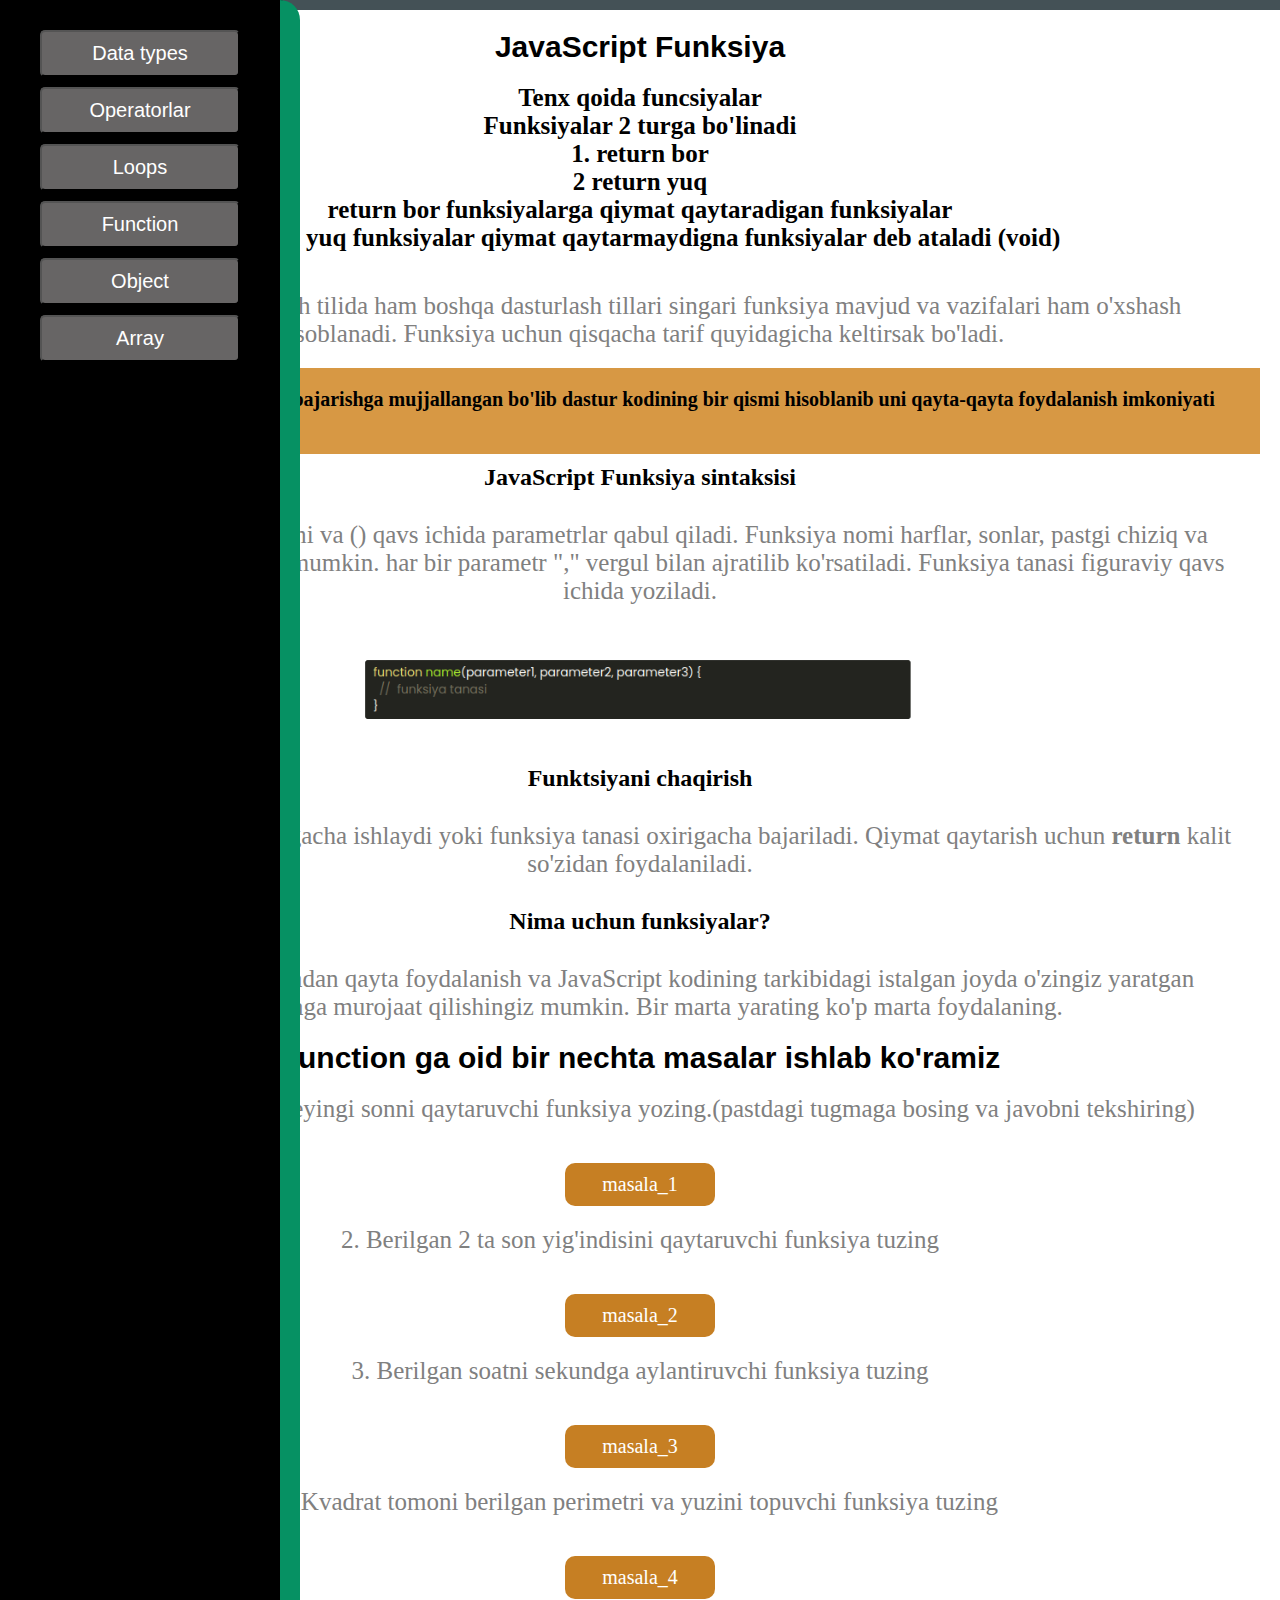
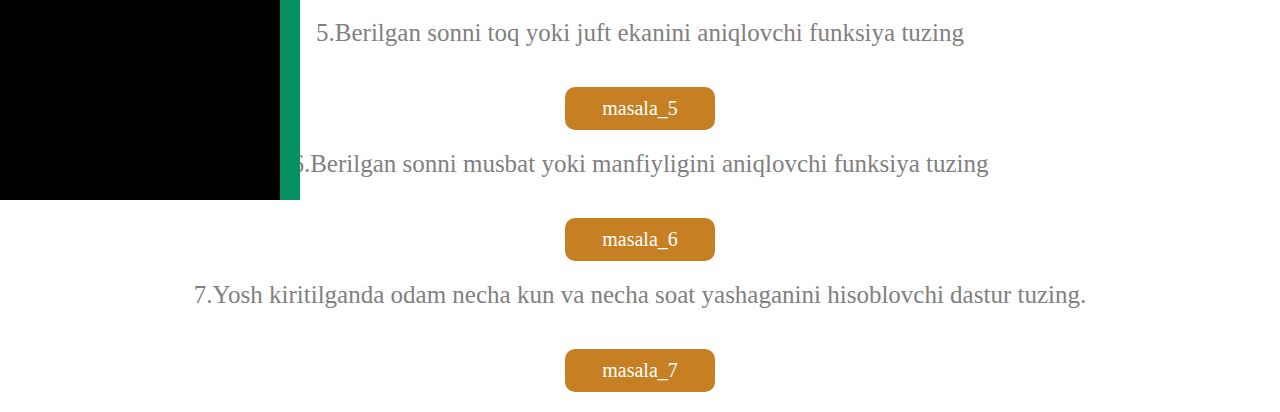
==== commit 90da066a: "changes" ====
--- a/index.html
+++ b/index.html
@@ -215,6 +215,15 @@
         <!--functions-->
         <div class="savol">
           <h1>JavaScript Funksiya</h1>
+          <p id="tenx_funksiya-qoida">
+            <b
+              >Tenx qoida funcsiyalar <br />Funksiyalar 2 turga bo'linadi <br />
+              1. return bor <br />2 return yuq <br />
+              return bor funksiyalarga qiymat qaytaradigan funksiyalar <br />
+              reeturn yuq funksiyalar qiymat qaytarmaydigna funksiyalar deb
+              ataladi (void)</b
+            >
+          </p>
           <p>
             JavaScript dasturlash tilida ham boshqa dasturlash tillari singari
             funksiya mavjud va vazifalari ham o'xshash hisoblanadi. Funksiya
@@ -526,6 +535,14 @@
             mevalaringiz: kiwi, banan, nok // agar yo'q bo'lsa tanlovi // meva
             ham yeb tur fast food yeyavermasdan
           </p>
+          <h1>uyga vazifa filmlar 0</h1>
+          <p>
+            1 siz filmlarga qiziqasizmi ? <br />
+            agar qiziqsa xa bo'lsa <br />
+            2 Yoqtirgan janringizni tanlang ? <br />
+            3 Tanlangan janr bo'yicha nechta kinosini yoqtirasiz? <br />
+            4.nomlarini kiriting
+          </p>
           <input type="checkbox" id="arr1" />
           <label class="for_label" for="arr1">Uyga vazifa</label>
           <div class="content">
--- a/css/style.css
+++ b/css/style.css
@@ -144,6 +144,9 @@
 #datatypes {
   display: none;
 }
+#tenx_funksiya-qoida {
+  color: black;
+}
 
 #operatorlar {
   border-top: 10px solid rgb(68, 81, 86);
@@ -155,7 +158,7 @@
 }
 #functions {
   border-top: 10px solid rgb(68, 81, 86);
-  display: none;
+  display: block;
 }
 #objects {
   border-top: 10px solid rgb(68, 81, 86);
@@ -163,7 +166,7 @@
 }
 #Array {
   border-top: 10px solid rgb(68, 81, 86);
-  display: block;
+  display: none;
 }
 .if_label {
   background: red;
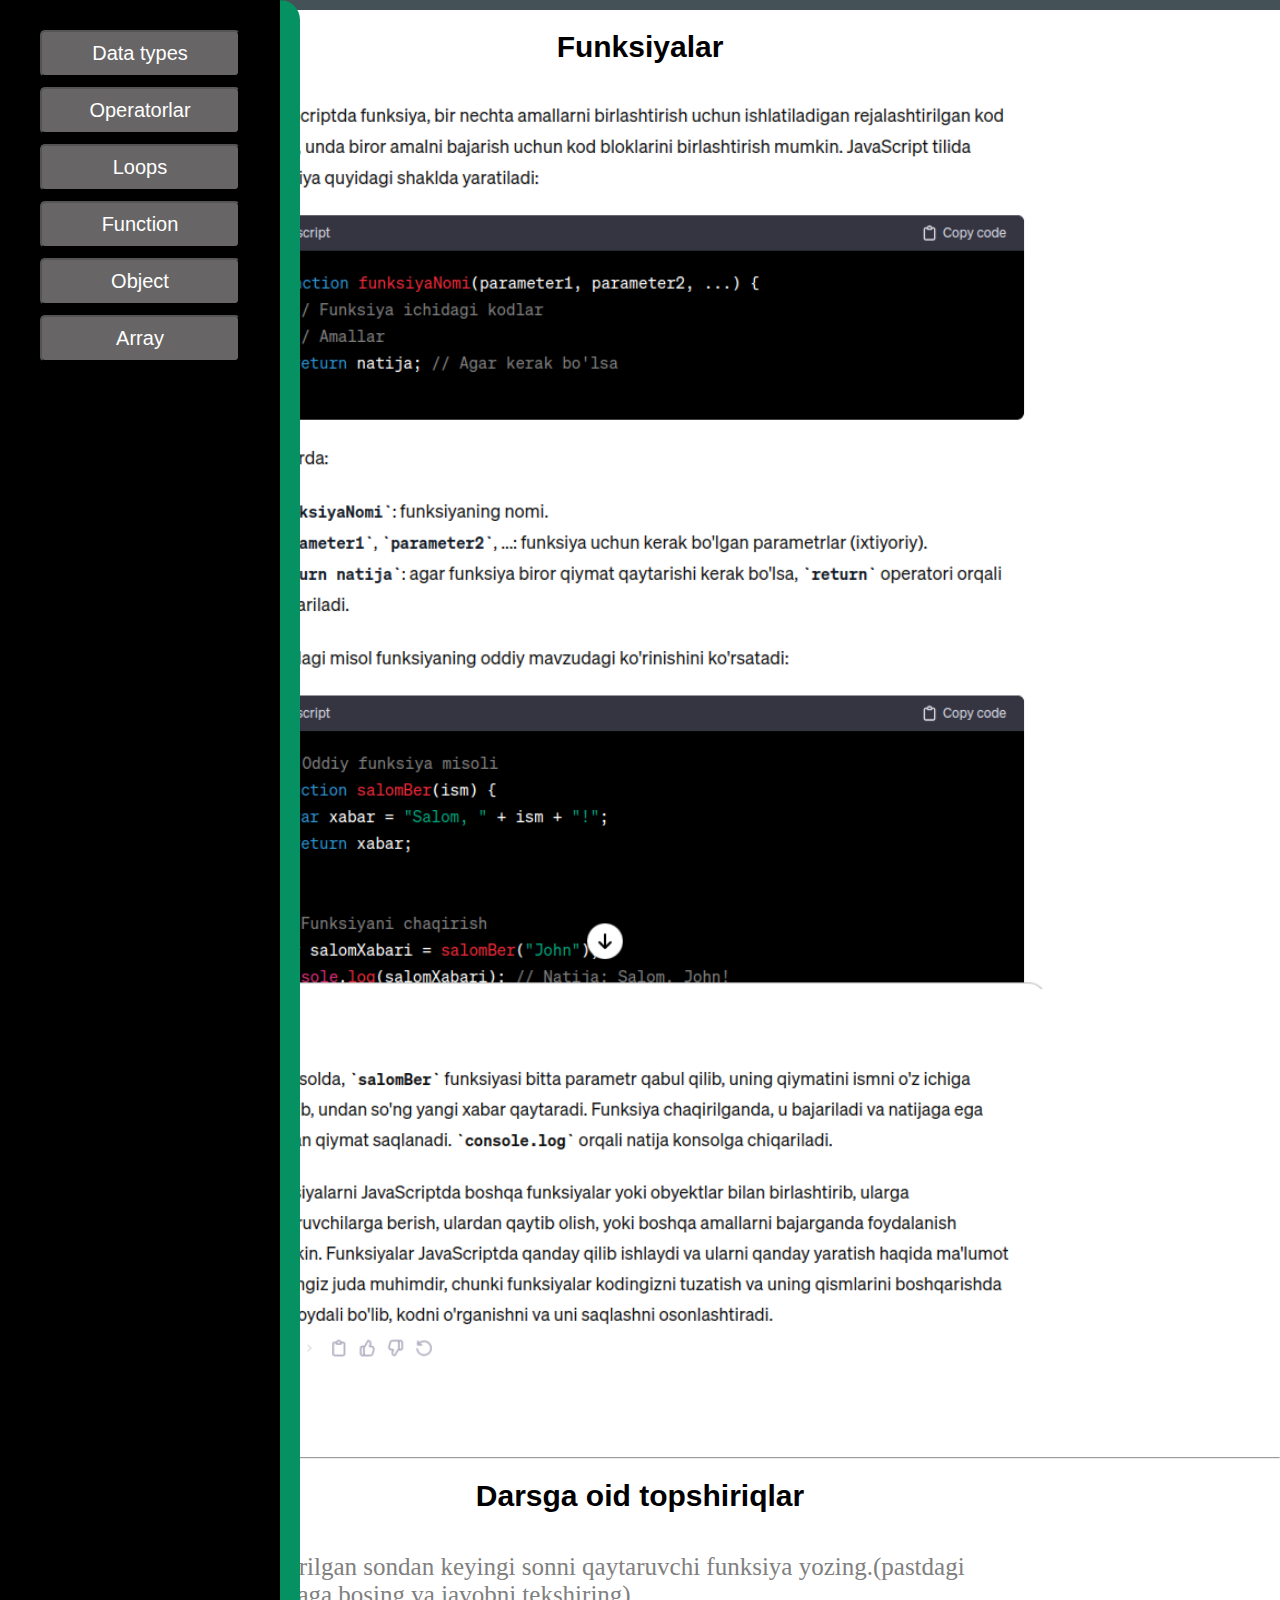
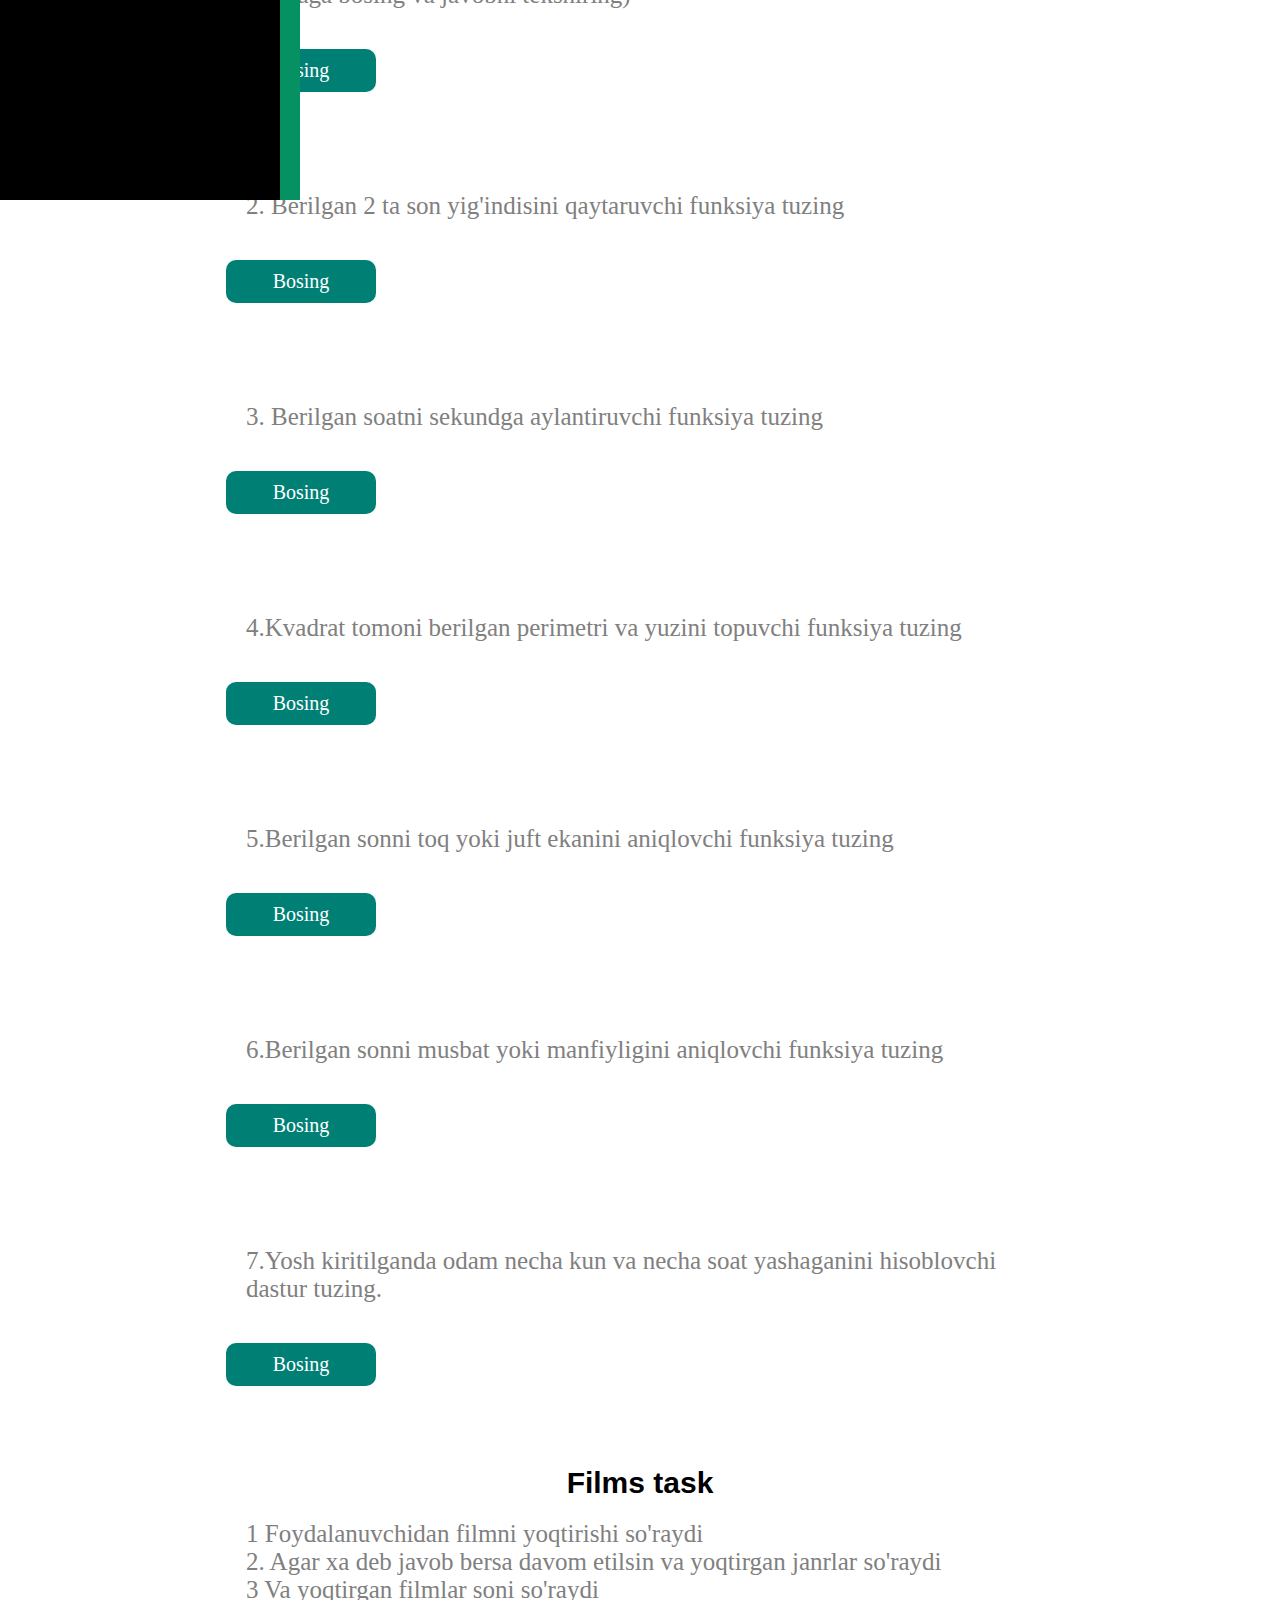
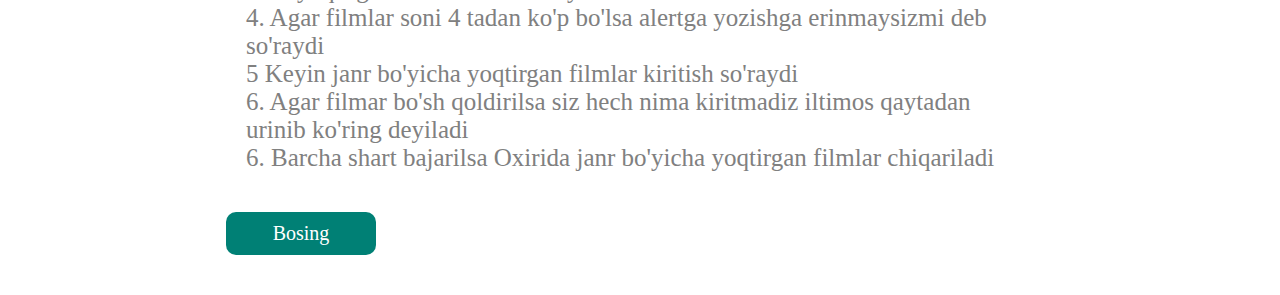
==== commit 6fe1aedd: "changes some" ====
--- a/index.html
+++ b/index.html
@@ -145,8 +145,8 @@
 
             "!" - mantiqiy "emas"﻿
           </p>
-          <input type="checkbox" id="oper1" />
-          <label class="begin_label" for="oper1">Bosing</label>
+          <input type="checkbox" id="task3" />
+          <label class="begin_label" for="task3">Bosing</label>
           <div class="content">
             <img src="./img/oper_img3.png" alt="img" />
             <button onclick="oper1()">click here..</button>
@@ -194,8 +194,8 @@
             davom etadi. Sikl sharti false bo'lgan sikl tugatiladi. Misol: 1 dan
             10 gacha bo'lgan sonlarni ekranda chiqarish
           </p>
-          <input type="checkbox" id="for1" />
-          <label class="if_label" for="for1">Bosing</label>
+          <input type="checkbox" id="task4" />
+          <label class="if_label" for="task4">Bosing</label>
           <div class="content">
             <img src="./img/loop_img2.png" alt="img" />
             <button onclick="for1()">click here..</button>
@@ -211,124 +211,152 @@
         </div>
         <hr />
       </div>
+
       <div id="functions">
         <!--functions-->
         <div class="savol">
-          <h1>JavaScript Funksiya</h1>
-          <p id="tenx_funksiya-qoida">
-            <b
-              >Tenx qoida funcsiyalar <br />Funksiyalar 2 turga bo'linadi <br />
-              1. return bor <br />2 return yuq <br />
-              return bor funksiyalarga qiymat qaytaradigan funksiyalar <br />
-              reeturn yuq funksiyalar qiymat qaytarmaydigna funksiyalar deb
-              ataladi (void)</b
-            >
-          </p>
-          <p>
-            JavaScript dasturlash tilida ham boshqa dasturlash tillari singari
-            funksiya mavjud va vazifalari ham o'xshash hisoblanadi. Funksiya
-            uchun qisqacha tarif quyidagicha keltirsak bo'ladi.
-          </p>
-          <span
-            >Funksiya - ma'lum bir vazifa bajarishga mujjallangan bo'lib dastur
-            kodining bir qismi hisoblanib uni qayta-qayta foydalanish imkoniyati
-            bo'lib kod bo'lagidir.</span
-          >
-          <h2>JavaScript Funksiya sintaksisi</h2>
-          <p>
-            Funksiya funksiya nomi va () qavs ichida parametrlar qabul qiladi.
-            Funksiya nomi harflar, sonlar, pastgi chiziq va dollor belgilari
-            bo'lishi mumkin. har bir parametr "," vergul bilan ajratilib
-            ko'rsatiladi. Funksiya tanasi figuraviy qavs ichida yoziladi.
-          </p>
-          <img src="./img/func_img1.png" alt="img" />
-          <h2>Funktsiyani chaqirish</h2>
-          <p>
-            Funksiya <b>return</b> belgisigacha ishlaydi yoki funksiya tanasi
-            oxirigacha bajariladi. Qiymat qaytarish uchun <b>return</b> kalit
-            so'zidan foydalaniladi.
-          </p>
-          <h2>Nima uchun funksiyalar?</h2>
-          <p>
-            Siz yaratgan funksiyadan qayta foydalanish va JavaScript kodining
-            tarkibidagi istalgan joyda o'zingiz yaratgan funksiyaga murojaat
-            qilishingiz mumkin. Bir marta yarating ko'p marta foydalaning.
-          </p>
-          <h1>Function ga oid bir nechta masalar ishlab ko'ramiz</h1>
-          <p>
-            1. Berilgan sondan keyingi sonni qaytaruvchi funksiya
-            yozing.(pastdagi tugmaga bosing va javobni tekshiring)
-          </p>
-
-          <input type="checkbox" id="func1" />
-          <label class="case_label" for="func1">masala_1</label>
-          <div class="content">
-            <img src="./img/funk_img2.png" alt="img" />
-            <button onclick="func1()">click here..</button>
-          </div>
-
-          <p>2. Berilgan 2 ta son yig'indisini qaytaruvchi funksiya tuzing</p>
-
-          <input type="checkbox" id="func2" />
-          <label class="case_label" for="func2">masala_2</label>
-          <div class="content">
-            <img src="./img/funk_img3.png" alt="img" />
-            <button onclick="func2()">click here..</button>
-          </div>
-          <p>3. Berilgan soatni sekundga aylantiruvchi funksiya tuzing</p>
-
-          <input type="checkbox" id="func3" />
-          <label class="case_label" for="func3">masala_3</label>
-          <div class="content">
-            <img src="./img/funk_img4.png" alt="img" />
-            <button onclick="func3()">click here..</button>
-          </div>
-          <p>
-            4.Kvadrat tomoni berilgan perimetri va yuzini topuvchi funksiya
-            tuzing
-          </p>
-
-          <input type="checkbox" id="func4" />
-          <label class="case_label" for="func4">masala_4</label>
-          <div class="content">
-            <img src="./img/funk_img5.png" alt="img" />
-            <button onclick="func4()">click here..</button>
-          </div>
-          <p>
-            5.Berilgan sonni toq yoki juft ekanini aniqlovchi funksiya tuzing
-          </p>
-
-          <input type="checkbox" id="func5" />
-          <label class="case_label" for="func5">masala_5</label>
-          <div class="content">
-            <img src="./img/funk_img6.png" alt="img" />
-            <button onclick="func5()">click here..</button>
-          </div>
-          <p>
-            6.Berilgan sonni musbat yoki manfiyligini aniqlovchi funksiya tuzing
-          </p>
-
-          <input type="checkbox" id="func6" />
-          <label class="case_label" for="func6">masala_6</label>
-          <div class="content">
-            <img src="./img/funk_img7.png" alt="img" />
-            <button onclick="func6()">click here..</button>
-          </div>
-          <p>
-            7.Yosh kiritilganda odam necha kun va necha soat yashaganini
-            hisoblovchi dastur tuzing.
-          </p>
-
-          <input type="checkbox" id="func7" />
-          <label class="case_label" for="func7">masala_7</label>
-          <div class="content">
-            <img src="./img/funk_img8.png" alt="img" />
-            <button onclick="func7()">click here..</button>
-          </div>
-        </div>
-
-        <!--if davomi -->
-      </div>
+          <h1>Funksiyalar</h1>
+
+          <img src="./img/funksiya_img1.png" alt="img" />
+          <img src="./img/funksiya_img2.png" alt="img" />
+        </div>
+        <hr />
+        <!--1-topshiriq-->
+        <div class="savol">
+          <h1>Darsga oid topshiriqlar</h1>
+          <div class="topshiriq">
+            <p>
+              1. Berilgan sondan keyingi sonni qaytaruvchi funksiya
+              yozing.(pastdagi tugmaga bosing va javobni tekshiring)
+            </p>
+
+            <input type="checkbox" id="fun1" />
+            <label for="fun1">Bosing</label>
+            <div class="content">
+              <img src="./img/funk_img2.png" alt="img" />
+              <button onclick="func1()">click here..</button>
+            </div>
+          </div>
+        </div>
+        <!--2-topshiriq-->
+        <div class="savol">
+          <div class="topshiriq">
+            <p>2. Berilgan 2 ta son yig'indisini qaytaruvchi funksiya tuzing</p>
+
+            <input type="checkbox" id="fun2" />
+            <label for="fun2">Bosing</label>
+            <div class="content">
+              <img src="./img/funk_img3.png" alt="img" />
+              <button onclick="func2()">click here..</button>
+            </div>
+          </div>
+        </div>
+        <!--3-topshiriq-->
+        <div class="savol">
+          <div class="topshiriq">
+            <p>3. Berilgan soatni sekundga aylantiruvchi funksiya tuzing</p>
+
+            <input type="checkbox" id="fun3" />
+            <label for="fun3">Bosing</label>
+            <div class="content">
+              <img src="./img/funk_img4.png" alt="img" />
+              <button onclick="func3()">click here..</button>
+            </div>
+          </div>
+        </div>
+        <!--4-topshiriq-->
+        <div class="savol">
+          <div class="topshiriq">
+            <p>
+              4.Kvadrat tomoni berilgan perimetri va yuzini topuvchi funksiya
+              tuzing
+            </p>
+
+            <input type="checkbox" id="fun4" />
+            <label for="fun4">Bosing</label>
+            <div class="content">
+              <img src="./img/funk_img5.png" alt="img" />
+              <button onclick="func4()">click here..</button>
+            </div>
+          </div>
+        </div>
+        <!--5-topshiriq-->
+        <div class="savol">
+          <div class="topshiriq">
+            <p>
+              5.Berilgan sonni toq yoki juft ekanini aniqlovchi funksiya tuzing
+            </p>
+
+            <input type="checkbox" id="fun5" />
+            <label for="fun5">Bosing</label>
+            <div class="content">
+              <img src="./img/funk_img6.png" alt="img" />
+              <button onclick="func5()">click here..</button>
+            </div>
+          </div>
+        </div>
+        <!--6-topshiriq-->
+        <div class="savol">
+          <div class="topshiriq">
+            <p>
+              6.Berilgan sonni musbat yoki manfiyligini aniqlovchi funksiya
+              tuzing
+            </p>
+
+            <input type="checkbox" id="fun6" />
+            <label for="fun6">Bosing</label>
+            <div class="content">
+              <img src="./img/funk_img7.png" alt="img" />
+              <button onclick="func6()">click here..</button>
+            </div>
+          </div>
+        </div>
+        <!--7-topshiriq-->
+        <div class="savol">
+          <div class="topshiriq">
+            <p>
+              7.Yosh kiritilganda odam necha kun va necha soat yashaganini
+              hisoblovchi dastur tuzing.
+            </p>
+
+            <input type="checkbox" id="fun7" />
+            <label for="fun7">Bosing</label>
+            <div class="content">
+              <img src="./img/funk_img8.png" alt="img" />
+              <button onclick="func7()">click here..</button>
+            </div>
+          </div>
+        </div>
+        <!--Film topshiriq-->
+        <div class="savol">
+          <div class="topshiriq">
+            <h1>Films task</h1>
+            <p>
+              1 Foydalanuvchidan filmni yoqtirishi so'raydi <br />
+              2. Agar xa deb javob bersa davom etilsin va yoqtirgan janrlar
+              so'raydi <br />
+              3 Va yoqtirgan filmlar soni so'raydi
+              <br />
+              4. Agar filmlar soni 4 tadan ko'p bo'lsa alertga yozishga
+              erinmaysizmi deb so'raydi <br />
+              5 Keyin janr bo'yicha yoqtirgan filmlar kiritish so'raydi <br />
+              6. Agar filmar bo'sh qoldirilsa siz hech nima kiritmadiz iltimos
+              qaytadan urinib ko'ring deyiladi <br />
+              6. Barcha shart bajarilsa Oxirida janr bo'yicha yoqtirgan filmlar
+              chiqariladi
+            </p>
+
+            <input type="checkbox" id="fun8" />
+            <label for="fun8">Bosing</label>
+            <div class="content">
+              <img src="./img/funk_img9.png" alt="img" />
+              <button onclick="func8()">click here..</button>
+            </div>
+          </div>
+        </div>
+        <!--close div-->
+      </div>
+
       <div id="objects">
         <!--if10-->
         <div class="savol">
@@ -346,203 +374,31 @@
         </div>
       </div>
       <div id="Array">
-        <!--for1-->
-        <div class="savol">
-          <h1>Array</h1>
-          <p>
-            Avvalo, takrorlab olamiz, Array bu birnechta harxil qiymatlardan
-            tashkil topgan ma’lum bir ketma ketlikda joylashgan obyekt. Misol
-            uchun, [1, 2, «Josh», true] kabi. Demak darsimizni o’zimiz uchun
-            bitta array yaratib olishdan boshlaymiz. <br />
-            Endi bugungi darsda o’rganadigan metodlar bilan qisqacha tanishib
-            o’tamiz.
-          </p>
-          <ol>
-            <li>Push (...items)</li>
-            <li>Pop ()</li>
-            <li>shift()</li>
-            <li>unshift(...items)</li>
-            <li>slice(start,end)</li>
-          </ol>
-          <h2>Push (...items)</h2>
-          <p>
-            Demak, bizda arr o’zgaruvchisi bor va u [1,2,3,4] qiymatini o’zida
-            saqlayapti. Agar biz bu arrayga 5 ni qo’shmoqchi bo’lsak nima
-            qilamiz ?
-          </p>
-          <span>arr.push(5) // [1,2,3,4,5]</span>
-          <h2>pop()</h2>
-          <p>
-            Endi agar biz arrayning oxiridan bir qiymatni olib tashlamoqchi
-            bo’lsak qanday yo’l tutamiz ?
-          </p>
-          <span
-            >arr = [1,2,3,4]; <br />
-            arr.pop(); // bu holatda arraydan 4 qiymati olib tashlandi. <br />
-            arr esa [1,2,3] ga teng.</span
-          >
-          <h2>3.shift()</h2>
-          <p>
-            Xo’sh, demak biz arrayni oxiridan qiymat olishni o’rgandik, agar
-            arrayning boshidan olishimizga to’gri kelsa qanday yo’l tutamiz ?
-            🤨🤔
-          </p>
-          <span
-            >arr = [1,2,3,4]; <br />
-            arr.shift(); <br />
-            // arr qiymati endi [2,3,4]</span
-          >
-          <h2>4.unshift()</h2>
-          <p>
-            Ha, Arrayning boshiga qiymat qo’shish. Biz oxiriga qo’shishni
-            ko’rdik. Ammo boshigachi ?
-          </p>
-          <span
-            >arr = [3,4,5]; <br />
-            arr.unshift(1,2) <br />
-            // arr ning qiymati endi [1,2,3,4,5] ga teng
-          </span>
-          <h2>5.slice(start, end)</h2>
-          <p>
-            Tasavvur qiling, Bizda [1,2,3,4,5,6,7] qiymatlarini o’zida
-            saqlayotgan bir array bor. Bizga berilgan vazifa shuki, boshqa array
-            yaratib, bu birinchi arraydan faqatgina [3,4,5] qiymatlarini olib
-            yangisiga berish. Ya’ni birinchi array ga tegmagan holda, uni
-            ichidagi ayrim qiymatlarni olib boshqa arrayga joylashtirish. Nima
-            qilamiz ? 🤨
-          </p>
-          <span
-            >let first = [1,2,3,4,5,6,7]; <br />
-            let second = first.slice(2,5) <br />
-            // second = [3,4,5];</span
-          >
-          <p>
-            Bu yerda slice() metodi birinchi arrayda 2 dan 5 chi indeksgacha
-            bo’lgan barcha qiymatlarni ikkinchi arrayga ko’chirib olib beradi.
-            Birinchi array ga ta’sir ko’rsatmagan holda. Agar biz , 2-indeksdan
-            boshlab qolgan barcha qiymatni olmoqchi bo’lsakchi ? Ya’ni,
-            [3,4,5,6,7] qiymatini. Bu vaziyatda slice metodiga shunchaki
-            ikkinchi argumentni bermaymiz xolos. Ya’ni qayergachaligini
-            aytmaymiz. Metod esa barchasini bizga olib beradi.
-          </p>
-          <h1>2-QISM</h1>
-          <ol>
-            <li>splice()</li>
-            <li>concat()</li>
-            <li>forEach()</li>
-            <li>indexOf()/lastIndexOf()</li>
-            <li>includes()</li>
-          </ol>
-          <p>Demak, splice() metodidan boshlaymiz.</p>
-          <h2>Bu metod vazifalari:</h2>
-          <p>
-            1.Arraydan biz xohlagancha miqdorda element(lar)ni o’chirib
-            tashlaydi. <br />
-            2.O’chirilgan element(lar)ni o’rniga yangi elementlarni qo’shadi.
-          </p>
-          <h2>Argumentlari:</h2>
-          <p>
-            1.start – bu qaysi indeksdan boshlab elementlarni o’chirishni
-            belgilaydi. Misol uchun,birinchi argumentga 2 sonini bersak , metod
-            arrayning ikkinchi indeksidan boshlab elementlarni o’chirishni
-            boshlaydi. <br />
-            2.deleteCount – berilgan startdan ya’ni indeksdan boshlab nechta
-            element o’chirish kerakligini aniqlaydi. Misol uchun, splice(2,2)
-            deb yozsak, ikkinchi indeksdan boshlab 2 ta elementni o’chirish
-            kerak degani. <br />
-            3.…elementsToReplace – bu argument ixtiyoriy, agar biz o’chirgan
-            elementlar o’rniga yangi elementlarni joylashtirmoqchi bo’lsak
-            ishlatamiz. <br />
-            Endi misollarga o’tamiz:
-          </p>
-          <span
-            >let arr = [1,2,3,4,5,6]; <br />
-            arr.splice(2,2) // <br />
-            arr = [1,2,5,6];</span
-          >
-          <p>Bu yerda arraydan [3,4] ni o’chirib tashladik.</p>
-          <span
-            >let arr = [1,2,3,4,5,6]; <br />
-            arr.splice(2,1, «uch») <br />
-            // arr = [1, 2, «uch», 4, 5, 6]
-          </span>
-          <p>
-            bu yerda esa ikkinchi indeksda turgan 3 sonini o’chirib o’rniga
-            «uch» ni yozdik. Harxil holatlar bilan o’zingiz sinab ko’rishingiz
-            mumkin. Biz esa keyingi metodga o’tamiz. 😉
-          </p>
-          <h2>concat(…items)</h2>
-          <p>
-            Biror bir arrayga boshqa arrayni qo’shib yangi array yaratmoqchi
-            bo’lsangiz concat() metodini ishlatsangiz bo’ladi. Misol uchun:
-          </p>
-          <span
-            >let arr = [1,2,3]; <br />
-            let arr2 = [4,5,6]; <b></b> let newArr = arr.concat(arr2); <br />
-            newArr = [1,2,3,4,5,6]</span
-          >
-          <h2>forEach(item, index, array)</h2>
-          <p>
-            <b>Looplar </b> haqida ma’lumotingiz bo’lsa, arraylarni sikl bo’ylab
-            yurishimiz uchun tahminan quyidagicha koddan foydalanar edik:
-          </p>
-          <span
-            >for(let i = 0; i <= arr.length; i++){ console.log(arr[i]) }</span
-          >
-          <p>
-            yoki, for ..of , for..in lar ham misol bo’ladi. <br />
-            Ammo, Arraylar ustida osonroq ishlashimiz uchun forEach() metodi ham
-            borligini bilarmidingiz.
-          </p>
-          <span
-            >let arr = [1,2,3]; <br />
-            arr.forEach((item, index, array) => { <br />
-            console.log(«item: » + item); // item: 1, item: 2 , item: 3 <br />
-            console.log(«index: » + index); // index: 0, index: 1, index: 2
-            <br />
-            console.log(«array: » + array); // array: [1,2,3], … })</span
-          >
-          <h2>indexOf(item)/lastIndexOf(item)</h2>
-          <p>
-            Agar array ichidagi biror bir qiymatni indeksini bilishimiz kerak
-            bo’lib qolsa , indexOf() metodidan foydalanamiz. Misol:
-          </p>
-          <span
-            >let arr = [5, 8, 3, 6, 3]; <br />
-            arr.indexOf(3); // 2
-          </span>
-          <p>let arr = [5, 8, 3, 6, 3]; arr.indexOf(3); // 2</p>
-          <h2>arr.lastIndexOf(3) // 4</h2>
-          <p>
-            lastIndexOf() esa ushbu berilgan qiymatning oxirgi joylashgan
-            indeksini qaytaradi.
-          </p>
-          <h2>includes(item)</h2>
-          <p>
-            Agar biror bir qiymat ushbu arrayda bor yoki yo’qligini bilmoqchi
-            bo’lsak includes() metodidan foydalanamiz. Misol:
-          </p>
-          <span
-            >let arr = [5, 8, 3, 6, 3]; <br />arr.includes(5) // true
-            <br />arr.includes(12) // false</span
-          >
-          <h1>Topshiriq</h1>
-          <p>
-            // yoqtirgan mevangiz bormi ? // agar ha bo'lsa tanlovi // nechta
-            yoqtirgan mevangiz bor ? // 3 (ta) // 1 - yoqtirgan mevangizni
-            kiriting // kiwi // 2 - yoqtirgan mevangizni kiriting // banan // 3
-            - yoqtirgan mevangizni kiriting // nok // sizning yotirgan
-            mevalaringiz: kiwi, banan, nok // agar yo'q bo'lsa tanlovi // meva
-            ham yeb tur fast food yeyavermasdan
-          </p>
-          <h1>uyga vazifa filmlar 0</h1>
-          <p>
-            1 siz filmlarga qiziqasizmi ? <br />
-            agar qiziqsa xa bo'lsa <br />
-            2 Yoqtirgan janringizni tanlang ? <br />
-            3 Tanlangan janr bo'yicha nechta kinosini yoqtirasiz? <br />
-            4.nomlarini kiriting
-          </p>
+        <!--Array push-->
+        <div class="savol">
+          <h1>Java script Array</h1>
+          <img src="./img/Array_img1.png" alt="img" />
+          <input type="checkbox" id="arr1" />
+          <label class="array_label" for="arr1">push example</label>
+          <div class="content">
+            <img src="./img/push.png" alt="img" />
+            <button onclick="array1()">Click here ...</button>
+          </div>
+        </div>
+        <!--Array2-->
+        <div class="savol">
+          <h1>2 Pop()</h1>
+
+          <img src="./img/pop.png " alt="img" />
+          <input type="checkbox" id="arr2" />
+          <label class="array_label" for="arr2">pop example</label>
+          <div class="content">
+            <img src="./img/pop_img.png" alt="img" />
+            <button onclick="array2()">Click here ...</button>
+          </div>
+        </div>
+        <!--Array-->
+        <div class="savol">
           <input type="checkbox" id="arr1" />
           <label class="for_label" for="arr1">Uyga vazifa</label>
           <div class="content">
@@ -550,6 +406,7 @@
             <button onclick="for1()">Natija</button>
           </div>
         </div>
+        <!--close-->
       </div>
     </main>
     <script src="./JS/script.js"></script>
--- a/css/style.css
+++ b/css/style.css
@@ -68,7 +68,7 @@
   color: grey;
 }
 .savol img {
-  width: 50%;
+  width: 70%;
   padding: 30px;
   margin: auto;
 }
@@ -128,12 +128,23 @@
   width: 100%;
 }
 .content button {
-  background: rgb(39, 139, 121);
+  background: rgb(9, 144, 45);
   color: white;
-  padding: 10px 30px;
+  width: 100%;
+  font-size: 20px;
+  padding: 10px 20px;
   border: none;
   border-radius: 10px;
-  margin-top: 20px;
+  margin-top: 10px;
+}
+.topshiriq {
+  display: flex;
+  flex-direction: column;
+  width: 70%;
+  padding: 20px;
+}
+.topshiriq p {
+  text-align: left;
 }
 .content button:hover {
   background: rgb(75, 145, 169);
@@ -144,9 +155,6 @@
 #datatypes {
   display: none;
 }
-#tenx_funksiya-qoida {
-  color: black;
-}
 
 #operatorlar {
   border-top: 10px solid rgb(68, 81, 86);
@@ -168,7 +176,7 @@
   border-top: 10px solid rgb(68, 81, 86);
   display: none;
 }
-.if_label {
+/* .if_label {
   background: red;
 }
 .begin_label {
@@ -180,14 +188,17 @@
 .if_davomi_label {
   background: rgb(169, 40, 94);
 }
-.for_label {
-  background: rgb(13, 150, 93);
-}
-
+.array_label {
+  width: 30%;
+  background: rgb(158, 96, 60);
+}
+.array_label:hover {
+  background: rgb(134, 77, 77);
+} */
 @media screen and (max-width: 475px) {
   label {
-    background: rgb(48, 176, 9);
-    width: 90%;
+    background: rgb(102, 178, 211);
+    width: 70%;
   }
   .savol img {
     width: 100%;
@@ -198,4 +209,17 @@
   .savol h1 {
     font-size: 24px;
   }
-}
+  .topshiriq {
+    width: 100%;
+    display: flex;
+    flex-direction: column;
+    justify-content: center;
+    align-items: center;
+    padding: 10px;
+  }
+
+  .topshiriq button {
+    width: 50%;
+    background: rgb(196, 39, 57);
+  }
+}
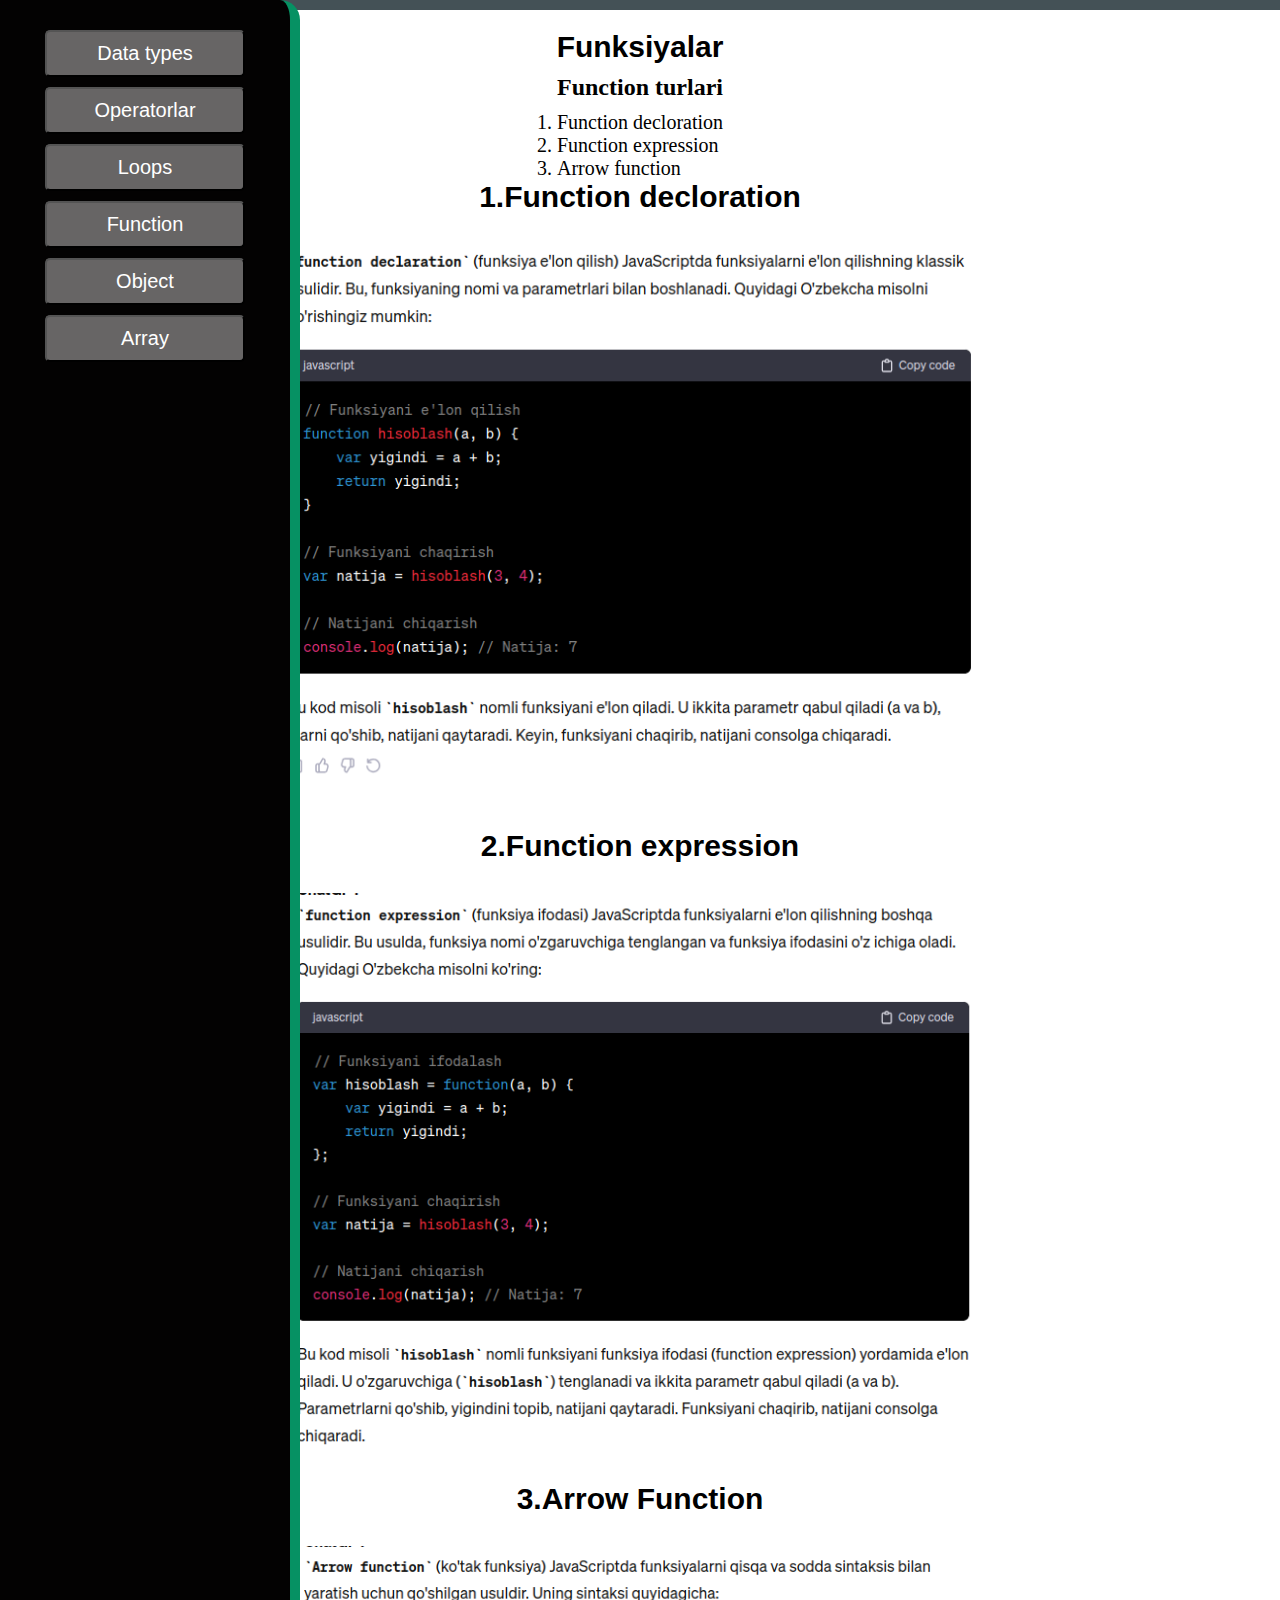
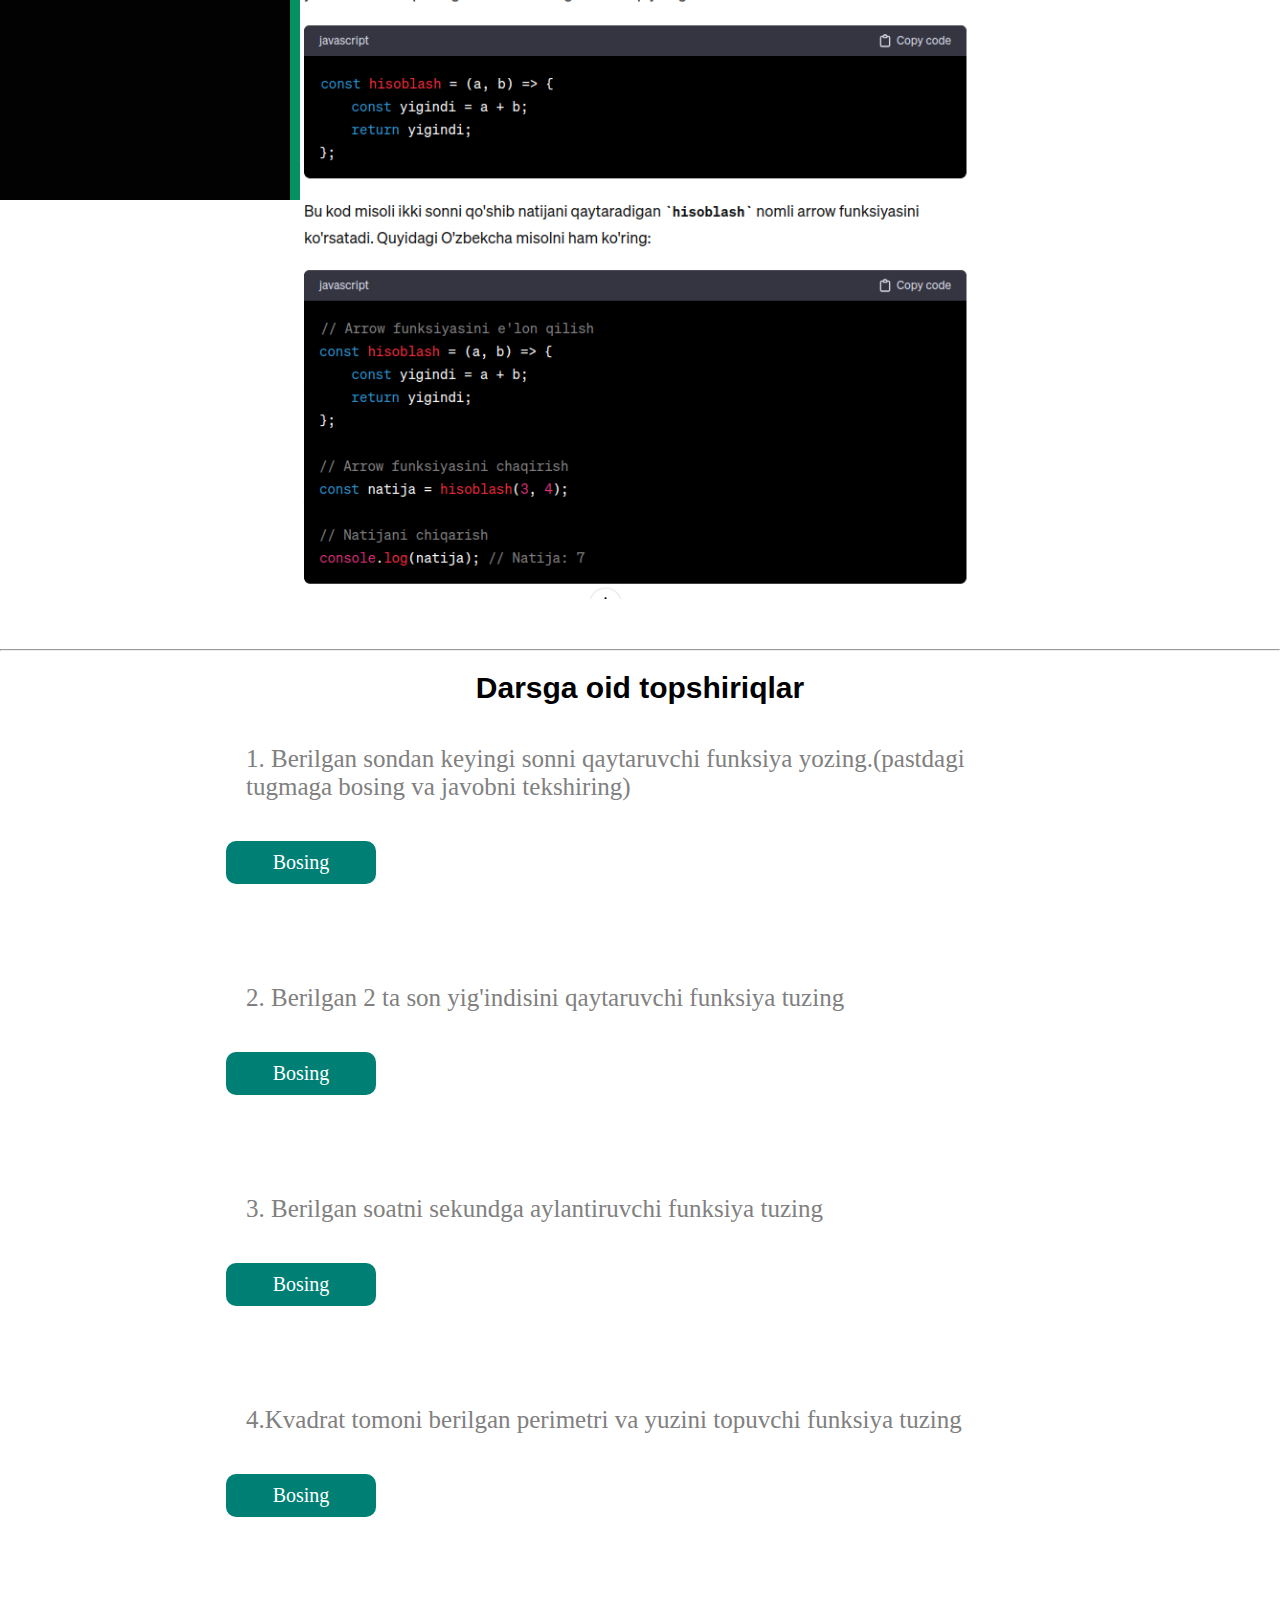
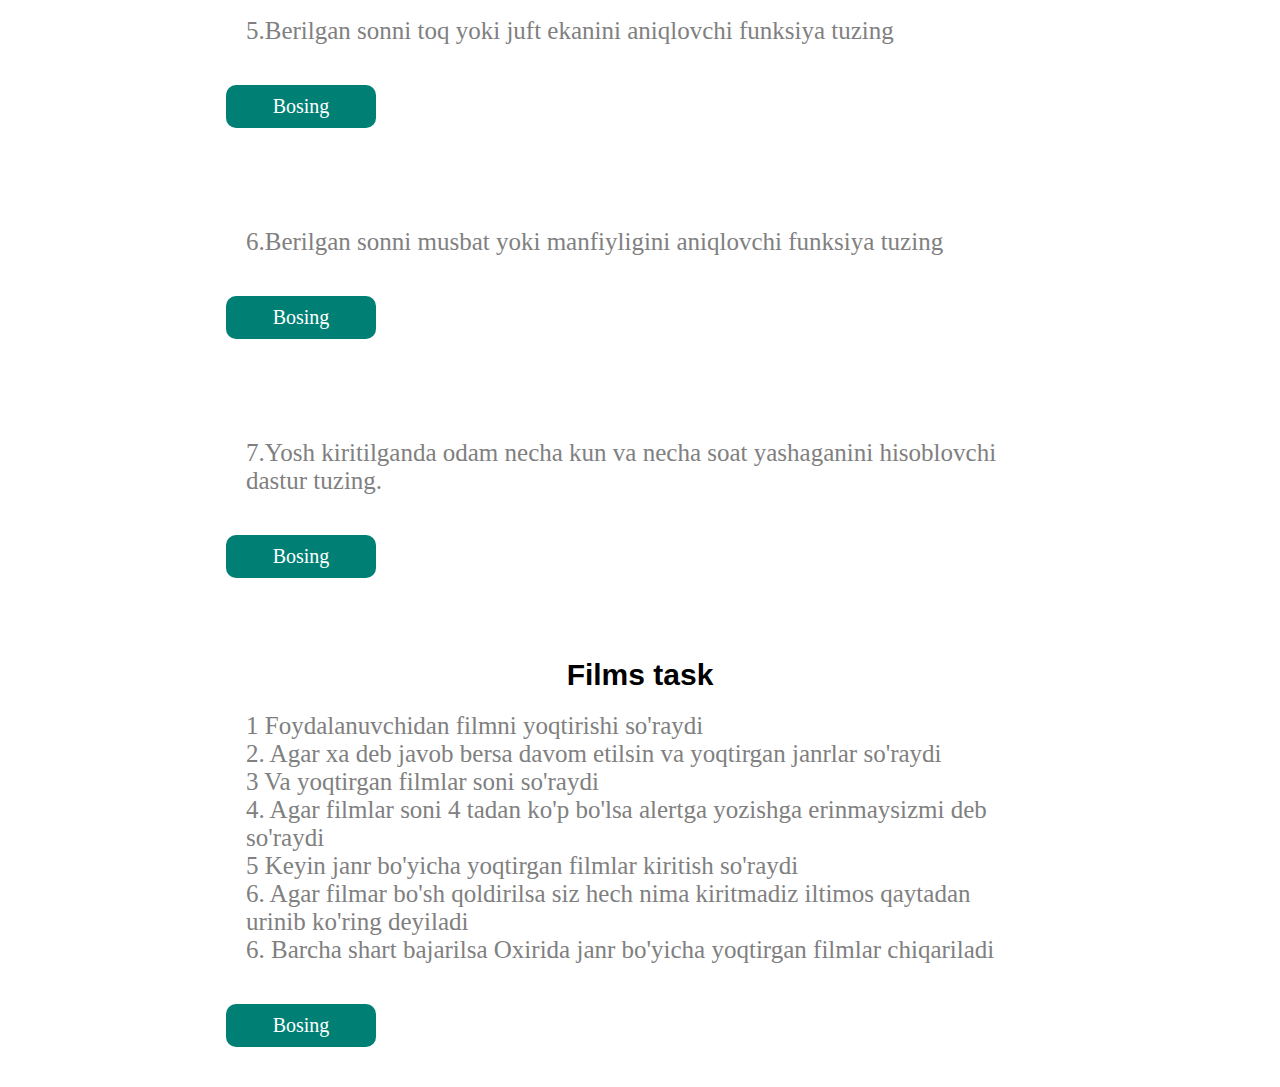
==== commit f7e7861d: "changes html" ====
--- a/index.html
+++ b/index.html
@@ -5,7 +5,7 @@
     <meta http-equiv="X-UA-Compatible" content="IE=edge" />
     <meta name="viewport" content="width=device-width, initial-scale=1.0" />
     <link rel="stylesheet" href="./css/style.css" />
-    <title>darslar</title>
+    <title>Java script.com</title>
   </head>
   <body>
     <main>
@@ -216,9 +216,18 @@
         <!--functions-->
         <div class="savol">
           <h1>Funksiyalar</h1>
-
-          <img src="./img/funksiya_img1.png" alt="img" />
-          <img src="./img/funksiya_img2.png" alt="img" />
+          <h2>Function turlari</h2>
+          <ol>
+            <li>Function decloration</li>
+            <li>Function expression</li>
+            <li>Arrow function</li>
+          </ol>
+          <h1>1.Function decloration</h1>
+          <img src="./img/functiondecloration.png" alt="img" />
+          <h1>2.Function expression</h1>
+          <img src="./img/function expression.png" alt="img" />
+          <h1>3.Arrow Function</h1>
+          <img src="./img/Arrow function.png" alt="img" />
         </div>
         <hr />
         <!--1-topshiriq-->
@@ -233,8 +242,17 @@
             <input type="checkbox" id="fun1" />
             <label for="fun1">Bosing</label>
             <div class="content">
-              <img src="./img/funk_img2.png" alt="img" />
-              <button onclick="func1()">click here..</button>
+              <img src="./img/funcdec1.png" alt="img" />
+              <img id="strelka" src="./img/strelka.png" alt="img" />
+              <button onclick="funcdec1()">Function decloration</button>
+
+              <img src="./img/funcexp1.png" alt="img" />
+              <img id="strelka" src="./img/strelka.png" alt="img" />
+              <button onclick="funcexp1()">Function expression</button>
+
+              <img src="./img/funcarr1.png" alt="img" />
+              <img id="strelka" src="./img/strelka.png" alt="img" />
+              <button onclick="funcarr1()">Function Arrow</button>
             </div>
           </div>
         </div>
@@ -246,8 +264,15 @@
             <input type="checkbox" id="fun2" />
             <label for="fun2">Bosing</label>
             <div class="content">
-              <img src="./img/funk_img3.png" alt="img" />
-              <button onclick="func2()">click here..</button>
+              <img src="./img/funcdec2.png" alt="img" />
+              <img id="strelka" src="./img/strelka.png" alt="img" />
+              <button onclick="funcdec2()">Function decloration</button>
+              <img src="./img/funcexp2.png" alt="img" />
+              <img id="strelka" src="./img/strelka.png" alt="img" />
+              <button onclick="funcexp2()">Function expression</button>
+              <img src="./img/funcarr2.png" alt="img" />
+              <img id="strelka" src="./img/strelka.png" alt="img" />
+              <button onclick="funcarr2()">Function Arrow</button>
             </div>
           </div>
         </div>
@@ -259,8 +284,15 @@
             <input type="checkbox" id="fun3" />
             <label for="fun3">Bosing</label>
             <div class="content">
-              <img src="./img/funk_img4.png" alt="img" />
-              <button onclick="func3()">click here..</button>
+              <img src="./img/funcdec3.png" alt="img" />
+              <img id="strelka" src="./img/strelka.png" alt="img" />
+              <button onclick="funcdec3()">Function decloration</button>
+              <img src="./img/funcexp3.png" alt="img" />
+              <img id="strelka" src="./img/strelka.png" alt="img" />
+              <button onclick="funcexp3()">Function expression</button>
+              <img src="./img/funcarr3.png" alt="img" />
+              <img id="strelka" src="./img/strelka.png" alt="img" />
+              <button onclick="funcarr3()">Function Arrow</button>
             </div>
           </div>
         </div>
@@ -275,8 +307,15 @@
             <input type="checkbox" id="fun4" />
             <label for="fun4">Bosing</label>
             <div class="content">
-              <img src="./img/funk_img5.png" alt="img" />
-              <button onclick="func4()">click here..</button>
+              <img src="./img/funcdec4.png" alt="img" />
+              <img id="strelka" src="./img/strelka.png" alt="img" />
+              <button onclick="funcdec4()">Function decloration</button>
+              <img src="./img/funcexp4.png" alt="img" />
+              <img id="strelka" src="./img/strelka.png" alt="img" />
+              <button onclick="funcexp4()">Function expression</button>
+              <img src="./img/funcarr4.png" alt="img" />
+              <img id="strelka" src="./img/strelka.png" alt="img" />
+              <button onclick="funcarr4()">Function Arrow</button>
             </div>
           </div>
         </div>
@@ -290,8 +329,15 @@
             <input type="checkbox" id="fun5" />
             <label for="fun5">Bosing</label>
             <div class="content">
-              <img src="./img/funk_img6.png" alt="img" />
-              <button onclick="func5()">click here..</button>
+              <img src="./img/funcdec5.png" alt="img" />
+              <img id="strelka" src="./img/strelka.png" alt="img" />
+              <button onclick="funcdec5()">Function decloration</button>
+              <img src="./img/funcexp5.png" alt="img" />
+              <img id="strelka" src="./img/strelka.png" alt="img" />
+              <button onclick="funcexp5()">Function expression</button>
+              <img src="./img/funcarr5.png" alt="img" />
+              <img id="strelka" src="./img/strelka.png" alt="img" />
+              <button onclick="funcarr5()">Function Arrow</button>
             </div>
           </div>
         </div>
@@ -306,8 +352,15 @@
             <input type="checkbox" id="fun6" />
             <label for="fun6">Bosing</label>
             <div class="content">
-              <img src="./img/funk_img7.png" alt="img" />
-              <button onclick="func6()">click here..</button>
+              <img src="./img/funcdec6.png" alt="img" />
+              <img id="strelka" src="./img/strelka.png" alt="img" />
+              <button onclick="funcdec6()">Function decloration</button>
+              <img src="./img/funcexp6.png" alt="img" />
+              <img id="strelka" src="./img/strelka.png" alt="img" />
+              <button onclick="funcexp6()">Function expression</button>
+              <img src="./img/funcarr6.png" alt="img" />
+              <img id="strelka" src="./img/strelka.png" alt="img" />
+              <button onclick="funcarr6()">Function Arrow</button>
             </div>
           </div>
         </div>
@@ -322,8 +375,15 @@
             <input type="checkbox" id="fun7" />
             <label for="fun7">Bosing</label>
             <div class="content">
-              <img src="./img/funk_img8.png" alt="img" />
-              <button onclick="func7()">click here..</button>
+              <img src="./img/funcdec7.png" alt="img" />
+              <img id="strelka" src="./img/strelka.png" alt="img" />
+              <button onclick="funcdec7()">Function decloration</button>
+              <img src="./img/funcexp7.png" alt="img" />
+              <img id="strelka" src="./img/strelka.png" alt="img" />
+              <button onclick="funcexp7()">Function expression</button>
+              <img src="./img/funcarr7.png" alt="img" />
+              <img id="strelka" src="./img/strelka.png" alt="img" />
+              <button onclick="funcarr7()">Function Arrow</button>
             </div>
           </div>
         </div>
@@ -350,7 +410,7 @@
             <label for="fun8">Bosing</label>
             <div class="content">
               <img src="./img/funk_img9.png" alt="img" />
-              <button onclick="func8()">click here..</button>
+              <button onclick="funcdec8()">Function decloration</button>
             </div>
           </div>
         </div>
--- a/css/style.css
+++ b/css/style.css
@@ -22,12 +22,12 @@
   position: absolute;
   display: flex;
   flex-direction: column;
-  background: rgb(0, 0, 0);
-  left: -280px;
+  background: rgb(3, 2, 2);
+  left: 0px;
   width: 300px;
   height: 200vh;
   position: fixed;
-  border-right: 20px solid rgb(6, 145, 99);
+  border-right: 10px solid rgb(6, 145, 99);
 }
 .sidebar:hover {
   left: 0;
@@ -119,18 +119,22 @@
 }
 .content {
   display: flex;
-  flex-direction: column;
+  flex-direction: row-reverse;
+  flex-wrap: wrap;
   align-items: center;
   display: none;
   max-width: 100%;
 }
 .content img {
-  width: 100%;
+  width: 50%;
+}
+#strelka {
+  width: 20%;
 }
 .content button {
   background: rgb(9, 144, 45);
   color: white;
-  width: 100%;
+  width: 30%;
   font-size: 20px;
   padding: 10px 20px;
   border: none;
@@ -195,7 +199,61 @@
 .array_label:hover {
   background: rgb(134, 77, 77);
 } */
-@media screen and (max-width: 475px) {
+@media screen and (max-width: 1400px) {
+  .sidebar {
+    left: -280px;
+  }
+  .sidebar:hover {
+    left: 0;
+    transition: all 1.5s ease;
+    cursor: pointer;
+    border-top-right-radius: 20px;
+  }
+}
+@media screen and (max-width: 768px) {
+  .content img {
+    width: 50%;
+  }
+  #strelka {
+    width: 20%;
+  }
+  .content button {
+    width: 30%;
+    font-size: 15px;
+    padding: 10px 10px;
+  }
+}
+/* @media screen and (max-width: 600px) {
+  .content {
+    display: flex;
+    flex-direction: column;
+    flex-wrap: wrap;
+    align-items: center;
+    display: none;
+    max-width: 100%;
+  }
+  .content img {
+    width: 100%;
+  }
+  #strelka {
+    width: 30%;
+    transform: rotate(-90deg);
+  }
+  .content button {
+    margin-top: 10px;
+    width: 90%;
+    font-size: 15px;
+    padding: 10px 10px;
+  }
+} */
+@media screen and (max-width: 600px) {
+  .content {
+    flex-direction: column;
+  }
+  #strelka {
+    width: 30%;
+    transform: rotate(-90deg);
+  }
   label {
     background: rgb(102, 178, 211);
     width: 70%;
